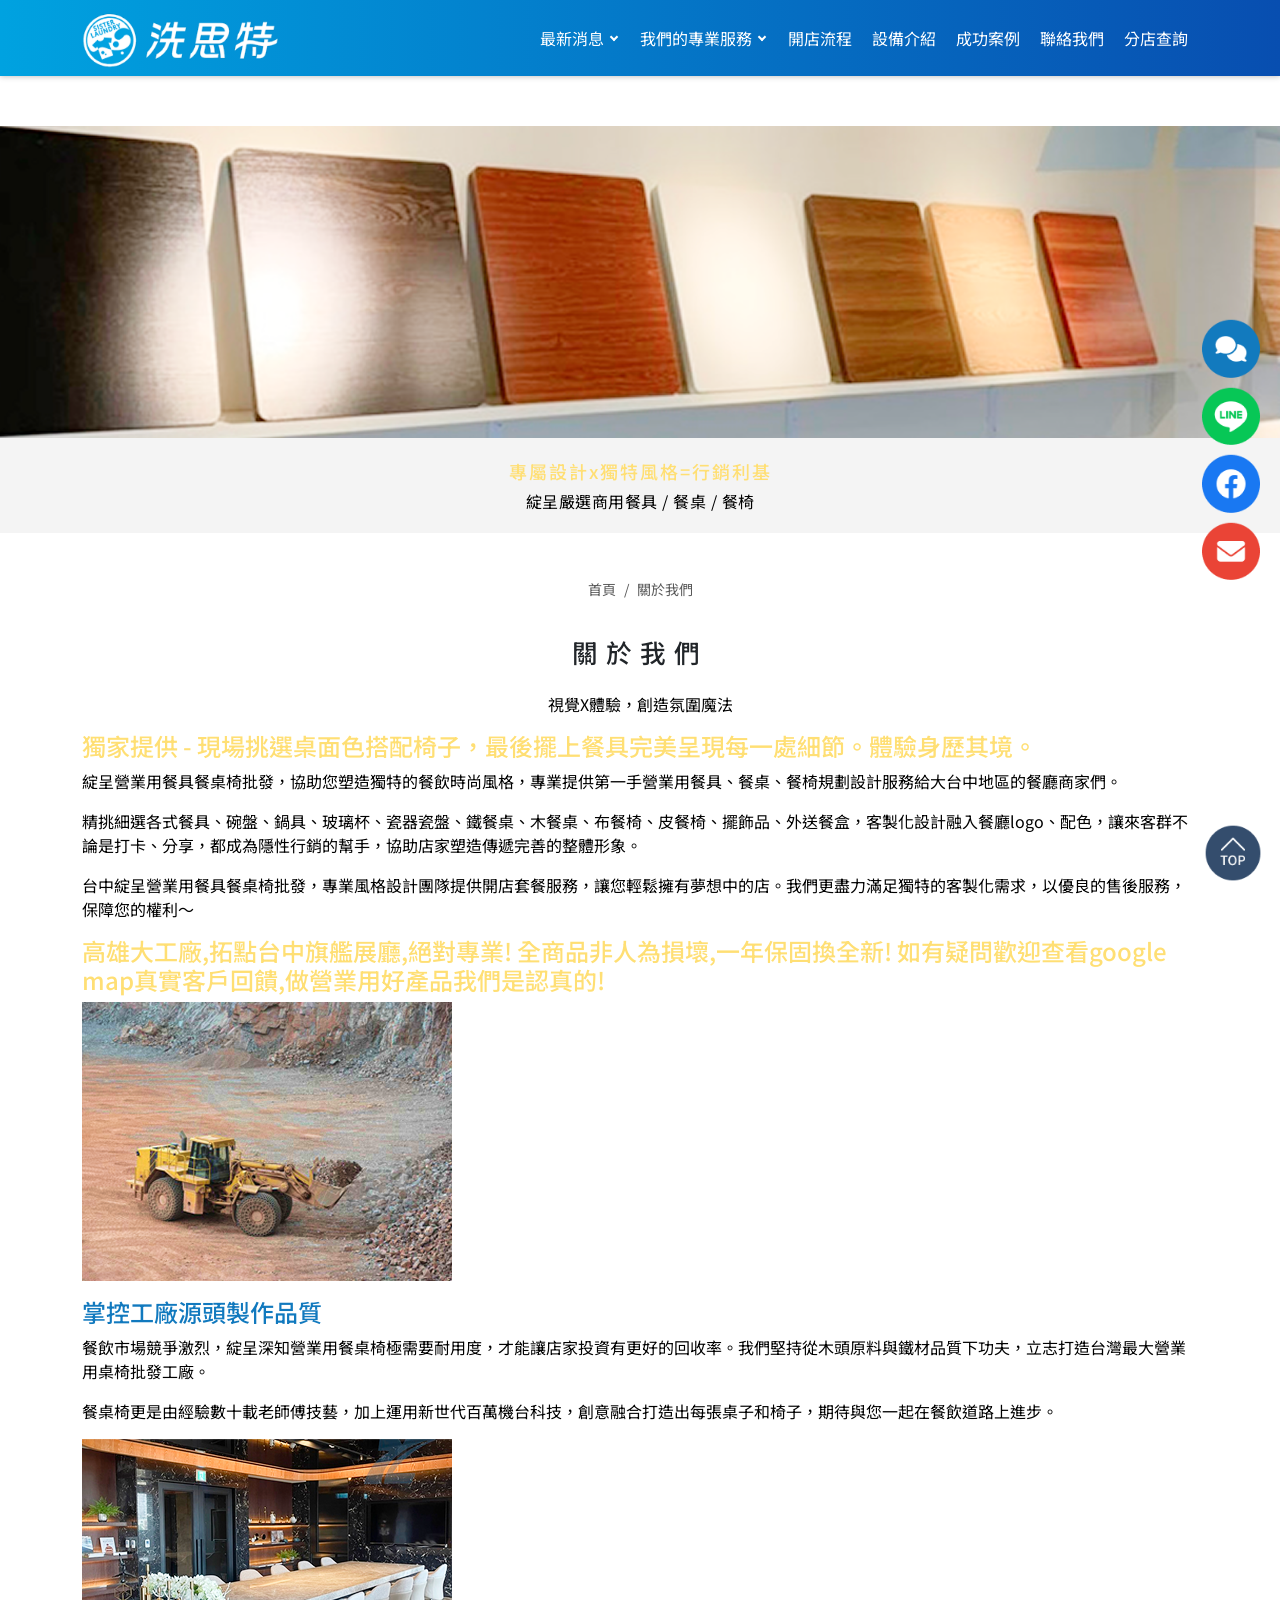
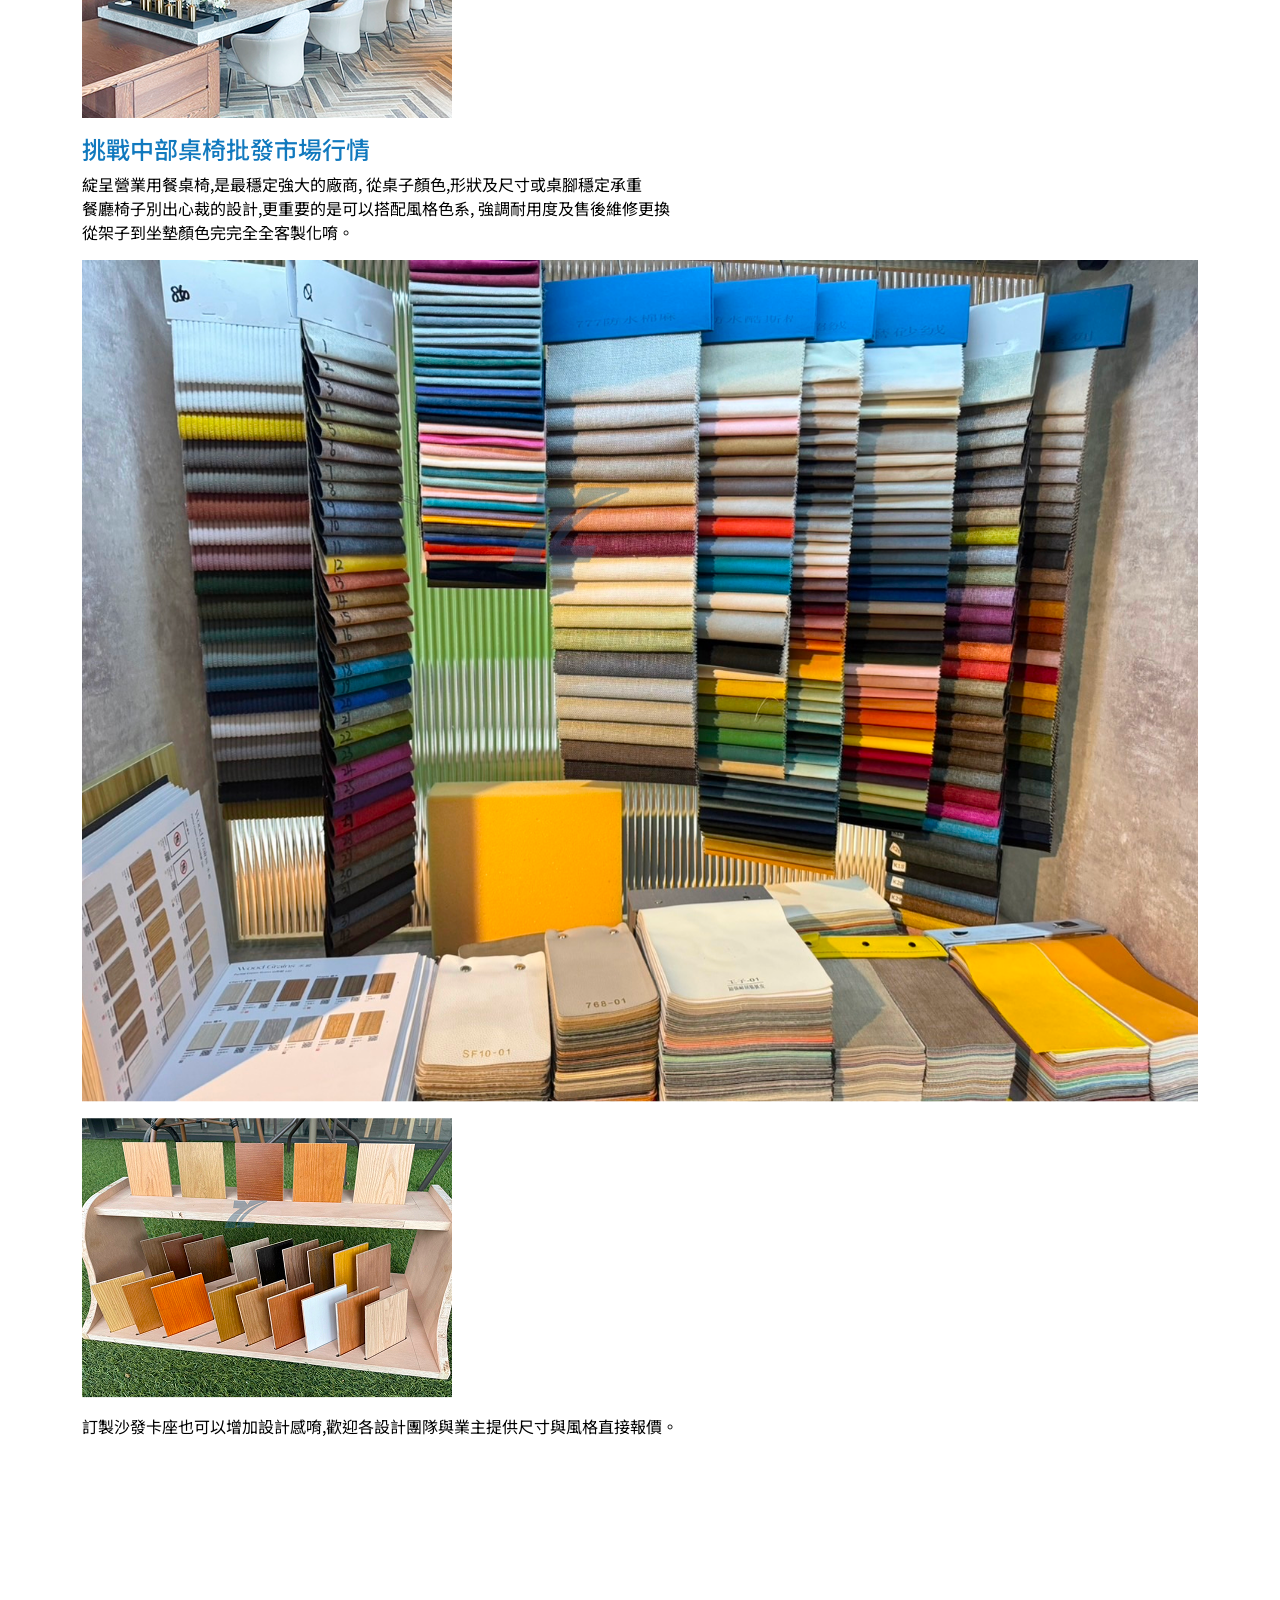
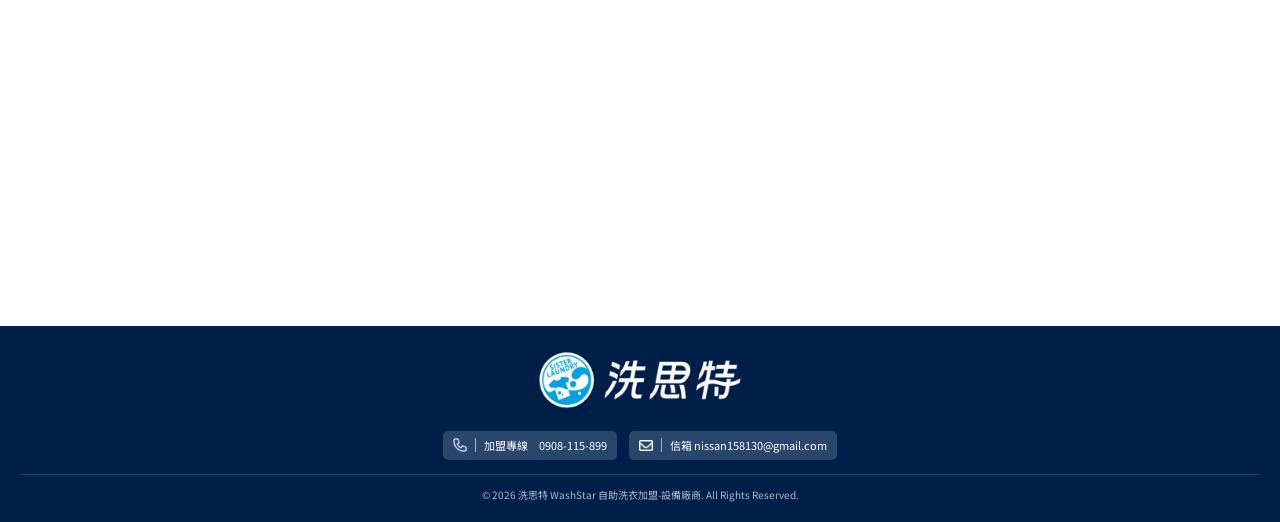
==== about_1.html @ 8f347666 "全站頭尾、回頂端、浮動按鈕" ====
<!DOCTYPE html>
<html lang="zh-TW">

<head>
  <meta charset="UTF-8" />
  <meta name="viewport" content="width=device-width, initial-scale=1.0" />
  <title>洗脫烘自助洗衣加盟 - 洗思特自助洗衣加盟</title>
  <meta name="description" content="洗脫烘一機到位，效率爆表！若您有意購買洗衣烘衣相關機器設備，或是加盟洗思特自助洗衣加盟連鎖體系，歡迎來電加盟，輕鬆小額開店。">
  <link rel="stylesheet" href="./style/bootstrap.min.css" />
  <link rel="stylesheet" href="./style/font-awesome.min.css" />
  <link rel="stylesheet" href="./style/magnific-popup.css" />
  <link rel="stylesheet" href="./style/swiper-bundle.css" />
  <!-- <link rel="stylesheet" href="./style/simplemenu.min.css"> -->
  <link rel="stylesheet" href="./style/animate.min.css" />
  <link rel="stylesheet" href="./style/style.css?v=0428" />
  <link rel="shortcut icon" href="./images/ico.ico" type="image/x-icon">
</head>

<body>
  <header class="header">
    <div class="container">
      <nav class="navbar navbar-expand-lg navbar-light">
        <div class="d-flex justify-content-between w-100">
          <a href="./" class="logo me-3">
            <img src="./images/logo.png" alt="" />
          </a>
          <button class="navbar-toggler" type="button" data-bs-toggle="collapse" data-bs-target="#navbarTogglerDemo01"
            aria-controls="navbarTogglerDemo01" aria-expanded="false" aria-label="Toggle navigation">
            <img src="./images/m_1.png" alt="" />
            <img src="./images/m_2.png" alt="" />
          </button>
        </div>

        <div class="navbar-collapse collapse" id="navbarTogglerDemo01" style="">
          <ul class="navbar-nav">
            <!-- 多層 -->
            <li class="nav-item dropdown">
              <!-- 下拉選單按鈕記得要加 .dropdown-toggle -->
              <a class="nav-link dropdown-toggle" href="./index.html#tab1" id="dropdown-menu-1" role="button"
                aria-expanded="false">
                最新消息</a><i class="gg-arrow-right ms-1"></i>
              <!-- 第一層需要加 .nested-dropdown-menu -->
              <ul class="dropdown-menu nested-dropdown-menu" aria-labelledby="dropdown-menu-1">
                <li class="nav-item dropdown">
                  <a class="dropdown-item dropdown-toggle" href="./index.html#tab1" id="dropdown-submenu-1"
                    role="button" aria-expanded="false">
                    最新活動</a></i>
                </li>
                <li class="nav-item dropdown">
                  <a class="dropdown-item dropdown-toggle" href="./index.html#tab2" id="dropdown-submenu-1"
                    role="button" aria-expanded="false">
                    經營撇步</a></i>
                </li>
                <li class="nav-item dropdown">
                  <a class="dropdown-item dropdown-toggle" href="./index.html#tab3" id="dropdown-submenu-1"
                    role="button" aria-expanded="false">
                    企業動態</a></i>
                </li>
                <li class="nav-item dropdown">
                  <a class="dropdown-item dropdown-toggle" href="./index.html#tab4" id="dropdown-submenu-1"
                    role="button" aria-expanded="false">
                    媒體報導</a></i>
                </li>
              </ul>
            </li>
            <!-- 多層 -->
            <li class="nav-item dropdown">
              <!-- 下拉選單按鈕記得要加 .dropdown-toggle -->
              <a class="nav-link dropdown-toggle" href="./about_1.html" id="dropdown-menu-1" role="button"
                aria-expanded="false">
                我們的專業服務</a><i class="gg-arrow-right ms-1"></i>
              <!-- 第一層需要加 .nested-dropdown-menu -->
              <ul class="dropdown-menu nested-dropdown-menu" aria-labelledby="dropdown-menu-1">
                <li class="nav-item dropdown">
                  <a class="dropdown-item dropdown-toggle" href="./about_1.html" id="dropdown-submenu-1" role="button"
                    aria-expanded="false">
                    關於我們</a></i>
                </li>
                <li class="nav-item dropdown">
                  <a class="dropdown-item dropdown-toggle" href="./about_2.html" id="dropdown-submenu-1" role="button"
                    aria-expanded="false">
                    SiSter</a></i>
                </li>
                <li class="nav-item dropdown">
                  <a class="dropdown-item dropdown-toggle" href="./about_3.html" id="dropdown-submenu-1" role="button"
                    aria-expanded="false">
                    SiSter店長系統</a></i>
                </li>
              </ul>
            </li>
            <!-- 單層 -->
            <li>
              <a class="nav-link" href="./flow.html">開店流程</a>
            </li>
            <!-- 單層 -->
            <li>
              <a class="nav-link" href="./equipmen_list.html">設備介紹</a>
            </li>
            <!-- 單層 -->
            <li>
              <a class="nav-link" href="./case_list.html">成功案例</a>
            </li>
            <!-- 單層 -->
            <li>
              <a class="nav-link" href="ㄥcontact.html">聯絡我們</a>
            </li>
            <!-- 單層 -->
            <li>
              <a class="nav-link" href="./branch.html">分店查詢</a>
            </li>
          </ul>
        </div>
      </nav>
    </div>
  </header>

  <main class="main">
    <!-- banner -->
    <div class="banner mb-5">
      <img src="./WAS_file/banner_4.png" alt="" />
      <div class="area_text">
        <p class="color_sec mb-1">專屬設計x獨特風格=行銷利基</p>
        <p class="mb-0">綻呈嚴選商用餐具 / 餐桌 / 餐椅</p>
      </div>
    </div>

    <div class="container">
      <div class="row">
        <div class="col-12">
          <!-- 麵包屑 -->
          <div class="text-center">
            <ul class="box_link wow fadeInUp" data-wow-duration="2s">
              <li>
                <a href="./index.html">首頁</a>
              </li>
              /
              <li>關於我們</li>
            </ul>
          </div>

          <!-- 主內容區 -->
          <h1 class="page_tit mb-4 wow fadeInUp" data-wow-duration="2s">
            關於我們
          </h1>
          <p class="text-center wow fadeInUp" data-wow-duration="2s">視覺X體驗，創造氛圍魔法</p>
          <div class="box_edit row wow fadeInUp" data-wow-duration="2s">
            <h4 class="color_sec">獨家提供 - 現場挑選桌面色搭配椅子，最後擺上餐具完美呈現每一處細節。體驗身歷其境。</h4>
            <p>綻呈營業用餐具餐桌椅批發，協助您塑造獨特的餐飲時尚風格，專業提供第一手營業用餐具、餐桌、餐椅規劃設計服務給大台中地區的餐廳商家們。</p>
            <p>
              精挑細選各式餐具、碗盤、鍋具、玻璃杯、瓷器瓷盤、鐵餐桌、木餐桌、布餐椅、皮餐椅、擺飾品、外送餐盒，客製化設計融入餐廳logo、配色，讓來客群不論是打卡、分享，都成為隱性行銷的幫手，協助店家塑造傳遞完善的整體形象。
            </p>
            <p>台中綻呈營業用餐具餐桌椅批發，專業風格設計團隊提供開店套餐服務，讓您輕鬆擁有夢想中的店。我們更盡力滿足獨特的客製化需求，以優良的售後服務，保障您的權利～</p>

            <h4 class="color_sec">高雄大工廠,拓點台中旗艦展廳,絕對專業!
              全商品非人為損壞,一年保固換全新!
              如有疑問歡迎查看google map真實客戶回饋,做營業用好產品我們是認真的!</h4>


            <div class="col-12 mb-3">
              <img src="./WAS_file/a_1.png" alt="">
            </div>
            <h4>掌控工廠源頭製作品質</h4>
            <p>餐飲市場競爭激烈，綻呈深知營業用餐桌椅極需要耐用度，才能讓店家投資有更好的回收率。我們堅持從木頭原料與鐵材品質下功夫，立志打造台灣最大營業用桌椅批發工廠。
            </p>
            <p>餐桌椅更是由經驗數十載老師傅技藝，加上運用新世代百萬機台科技，創意融合打造出每張桌子和椅子，期待與您一起在餐飲道路上進步。</p>


            <div class="col-12 mb-3">
              <img src="./WAS_file/a_2.png" alt="">
            </div>


            <h4>挑戰中部桌椅批發市場行情</h4>
            <p>綻呈營業用餐桌椅,是最穩定強大的廠商,
              從桌子顏色,形狀及尺寸或桌腳穩定承重<br>

              餐廳椅子別出心裁的設計,更重要的是可以搭配風格色系,
              強調耐用度及售後維修更換<br>
              從架子到坐墊顏色完完全全客製化唷。
            </p>
            <div class="col-12 mb-3">
              <img src="./WAS_file/a_3.png" alt="">
            </div>

            <div class="col-12 mb-3">
              <img src="./WAS_file/a_4.png" alt="">
            </div>
            <p>訂製沙發卡座也可以增加設計感唷,歡迎各設計團隊與業主提供尺寸與風格直接報價。</p>

            <div class="col-12 mb-3">
              <iframe
                src="https://www.google.com/maps/embed?pb=!1m18!1m12!1m3!1d3640.9470614950624!2d120.6281374!3d24.138497199999996!2m3!1f0!2f0!3f0!3m2!1i1024!2i768!4f13.1!3m3!1m2!1s0x34693dd17394d109%3A0x119054692268a942!2zNDA45Y-w5Lit5biC5Y2X5bGv5Y2A55uK6LGQ6Lev5LiJ5q61Mzk36Jmf!5e0!3m2!1szh-CN!2stw!4v1744816368439!5m2!1szh-CN!2stw"
                width="100%" height="400px" style="border:0;" allowfullscreen="" loading="lazy"
                referrerpolicy="no-referrer-when-downgrade"></iframe>
            </div>





          </div>
        </div>
      </div>
    </div>
  </main>



    <div class="social-fixed-menu">
    <a href="tel:0908115899" target="_blank" class="social-btn">
      <img src="./images/btn_message.png" alt="">
    </a>
    <a href="https://line.me/ti/p/OtHSgi9biU" target="_blank" class="social-btn ">
      <img src="./images/btn_LINE.png" alt="">
    </a>
    <a href="https://www.facebook.com/622469711491925/" target="_blank" class="social-btn">
      <img src="./images/btn_facebook.png" alt="">
    </a>
    <a href="mailto:nissan158130@gmail.com" target="_blank" class="social-btn instagram">
      <img src="./images/btn_email.png" alt="">
    </a>
  </div>

  <a class="back-top" href="#" onclick="window.scrollTo({top:0,behavior:'smooth'});return false;">
    <img src="./images/btn_top.png" alt="回到最上方">
  </a>

  <footer class="site-footer">
    <div class="footer-brand"><img src="./images/logo.png" alt=""></div>
    <div class="footer-contact">
      <span class="item">
        <img src="./images/icon_tel_l.png" alt="">
        <i class="line"></i>
        加盟專線　0908-115-899
      </span>
      <span class="item">
        <img src="./images/icon_email.png" alt="">
        <i class="line"></i>
        信箱 nissan158130@gmail.com
      </span>
    </div>
    <div class="copyright">© 2026 洗思特 WashStar 自助洗衣加盟-設備廠商. All Rights Reserved.</div>
  </footer>

  <script src="./script/jquery.min.js"></script>
  <script src="./script/bootstrap.bundle.min.js"></script>
  <!-- <script src="./script/simplemenu.js"></script> -->
  <script src="./script/jquery.magnific-popup.js"></script>
  <script src="./script/swiper-bundle.min.js"></script>
  <script src="./script/font-awesome.min.js"></script>
  <script src="./script/wow.min.js"></script>
  <script src="./script/main.js?0427"></script>
</body>

</html>
---- style/simplemenu.min.css ----
/*!
 * Simplemenu
 * @description Tasty CSS-animated hamburgers
 * @author cookieseventeen@gmail.com
 * @link https://github.com/cookieseventeen/simplemenu.git
 */.simple_menu{list-style:none;margin:0;padding:0}.simple_menu .nobtn>a>.openmenu{opacity:0;display:none}.simple_menu .nodirectorylink>a>.openmenu{position:absolute;left:0;right:0;top:0;bottom:0;width:auto;height:auto;display:block}.simple_menu ul,.simple_menu li{list-style:none;margin:0;padding:0}.simple_menu ul{display:none}.simple_menu a{color:#000;display:block;position:relative}.simple_menu a:hover{color:#59b3e9;text-decoration:none}.simple_menu a .openmenu{display:block;width:50px;height:56px;max-height:100%;position:absolute;right:0;top:0;z-index:2}.simple_menu a .openmenu .simplemenu-normal-icon{position:absolute;width:50px;height:100%;right:0;-webkit-transition:all 0.8s ease;transition:all 0.8s ease}.simple_menu a .openmenu .simplemenu-normal-icon span:nth-child(1),.simple_menu a .openmenu .simplemenu-normal-icon span:nth-child(2){content:'';display:block;position:absolute;background:#666;left:50%;top:50%;-webkit-transform:translate(-50%, -50%);transform:translate(-50%, -50%)}.simple_menu a .openmenu .simplemenu-normal-icon span:nth-child(1){width:20px;height:1px}.simple_menu a .openmenu .simplemenu-normal-icon span:nth-child(2){width:1px;height:20px}.simple_menu li.active>a .openmenu .simplemenu-normal-icon{-webkit-transform:rotate(135deg);transform:rotate(135deg)}.simple_menu>li{border-top:1px solid #ddd}.simple_menu>li>a{font-size:20px;padding:13px 24px}.simple_menu>li>ul{border-top:1px solid #ddd}.simple_menu>li>ul>li>a{font-size:18px;padding:8px 56px}.simple_menu>li>ul>li>a:before{content:'';display:block;width:2px;height:2px;background:#000;position:absolute;left:45px;top:20px}.simple_menu>li>ul>li>a span{height:43px}.simple_menu>li>ul>li>ul>li>a{font-size:16px;padding:5px 70px;color:#a2a2a2}.disablethis *{cursor:no-drop}
---- style/style.css ----
@charset "UTF-8";
@import url("https://fonts.googleapis.com/css2?family=Lugrasimo&family=Noto+Sans+TC:wght@100..900&display=swap");
body,
html {
  font-family: "Noto Sans TC", sans-serif;
  font-weight: 400;
  font-style: normal;
  max-width: 1920px;
  margin: auto;
}

img {
  max-width: 100%;
  width: auto;
}

p {
  color: #000;
}

a {
  text-decoration: unset;
}

.main {
  margin-top: 75px;
  padding-top: clamp(16px, 4vw, 60px);
}

.social-fixed-menu {
  position: fixed;
  right: 20px;
  transform: translateY(-50%);
  top: 50%;
  display: flex;
  flex-direction: column;
  gap: 10px;
  z-index: 1050;
  /* 高於大多數 bootstrap 元件 */
}

.social-btn {
  width: clamp(36px, 4.5vw, 72px);
  height: clamp(36px, 4.5vw, 72px);
  transition: all 0.3s linear;
}
.social-btn:hover {
  transform: translateY(-4px);
}

.header {
  position: fixed;
  width: 100%;
  top: 0;
  left: 0;
  z-index: 999;
  background-image: linear-gradient(to left, #084EB0, #00A2E0);
  box-shadow: 0 0 6px rgba(0, 0, 0, 0.3);
}
.header .logo img {
  max-height: 60px;
}
.navbar-toggler {
  border: none;
}
.navbar-toggler img:first-child {
  display: block;
}
.navbar-toggler img:last-child {
  display: none;
}
.navbar-toggler[aria-expanded=false] img:first-child {
  display: block;
}
.navbar-toggler[aria-expanded=false] img:last-child {
  display: none;
}
.navbar-toggler[aria-expanded=true] img:first-child {
  display: none;
}
.navbar-toggler[aria-expanded=true] img:last-child {
  display: block;
}
.navbar-toggler:focus {
  box-shadow: none;
}

.dropdown-submenu {
  margin-left: 12px;
  margin-top: 5px;
  position: static;
}

.nested-dropdown-menu li {
  position: relative;
}
@media (min-width: 992px) {
  .nested-dropdown-menu li + li {
    border-top: 1px dashed #c3d0dc;
  }
}

@media (min-width: 992px) {
  .dropdown-menu > li:hover > .dropdown-submenu {
    display: block;
  }
  .dropdown-submenu {
    position: absolute;
  }
  .dropdown-submenu,
  .dropdown-submenu[data-bs-popper] {
    left: 100%;
    margin-left: 0;
    margin-top: 0;
    top: -7px;
  }
  .dropdown-submenu.show {
    display: none;
  }
}
#navbarTogglerDemo01 {
  margin-top: 4px;
  margin-bottom: 4px;
  flex-shrink: 0;
}
#navbarTogglerDemo01 .dropdown-menu {
  border: none;
  display: none;
}
@media (min-width: 992px) {
  #navbarTogglerDemo01 .dropdown-menu {
    background-color: #fff;
    transform: translateX(-50%);
    left: 50%;
    border-radius: 24px;
  }
}
#navbarTogglerDemo01 .dropdown-menu::before {
  content: "";
  display: block;
  position: absolute;
  width: calc(100% + 4px);
  height: 100px;
  left: -4px;
}
#navbarTogglerDemo01 .dropdown-menu.show {
  display: block;
}
#navbarTogglerDemo01 .dropdown-toggle {
  display: flex;
  align-items: center;
  justify-content: flex-start;
  padding: 12px 20px;
  color: #000;
}
#navbarTogglerDemo01 .dropdown-toggle::after {
  display: none;
}
#navbarTogglerDemo01 .nav-item {
  position: relative;
}
#navbarTogglerDemo01 .nav-item .dropdown-item::before {
  content: "";
  width: 6px;
  height: 6px;
  border-radius: 50%;
  background-color: #1179BE;
  margin-right: 12px;
  opacity: 0;
}
#navbarTogglerDemo01 .nav-item .dropdown-item:hover::before {
  opacity: 1;
}
#navbarTogglerDemo01 .nav-item .gg-arrow-right {
  position: absolute;
  right: 18px;
  top: 12px;
  transform: rotate(90deg);
}
@media (min-width: 992px) {
  #navbarTogglerDemo01 .nav-item .gg-arrow-right {
    transform: scale(0.7);
    width: 16px;
    right: 10px;
    top: 8px;
    transform: rotate(0deg);
  }
}
@media (max-width: 991px) {
  #navbarTogglerDemo01 .navbar-nav {
    overflow-y: auto;
    max-height: 80vh;
    background-color: #fff;
    border-radius: clamp(10px, 1.75vw, 32px);
    padding: 10px;
  }
}
#navbarTogglerDemo01 .navbar-nav > .nav-item {
  margin: 2px 0;
}
#navbarTogglerDemo01 .navbar-nav > .nav-item > .nav-link {
  color: #000;
}
@media (min-width: 992px) {
  #navbarTogglerDemo01 .navbar-nav > .nav-item > .nav-link {
    background-color: transparent;
  }
}
#navbarTogglerDemo01 .navbar-nav > .nav-item > .nav-link.show {
  background-color: #f3f0ef;
}
@media (min-width: 992px) {
  #navbarTogglerDemo01 .navbar-nav > .nav-item > .nav-link.show {
    background-color: transparent;
  }
}
@media (max-width: 991px) {
  #navbarTogglerDemo01 .navbar-nav > .nav-item > .nav-link + .gg-arrow-right {
    display: none;
  }
}
@media (min-width: 992px) {
  #navbarTogglerDemo01 .navbar-nav > .nav-item > .dropdown-menu {
    padding: 12px;
  }
}
@media (min-width: 992px) {
  #navbarTogglerDemo01 .navbar-nav > .nav-item > .dropdown-menu > .nav-item:hover {
    background-color: #E6F6FD;
    border-radius: 14px;
  }
}
@media (min-width: 992px) {
  #navbarTogglerDemo01 .navbar-nav > .nav-item > .dropdown-menu > .nav-item:hover .dropdown-item {
    color: #1179BE;
  }
}
#navbarTogglerDemo01 .navbar-nav > .nav-item > .dropdown-menu > .nav-item + .nav-item {
  border-top: #ecf0f3 1px solid;
}
@media (min-width: 992px) {
  #navbarTogglerDemo01 .navbar-nav > .nav-item > .dropdown-menu > .nav-item + .nav-item {
    border-top: none;
  }
}
#navbarTogglerDemo01 .navbar-nav > .nav-item .nav-link {
  padding: 12px 20px;
  color: #fff;
  border-radius: 99px;
  color: #000;
}
@media (min-width: 992px) {
  #navbarTogglerDemo01 .navbar-nav > .nav-item .nav-link {
    padding: 6px 26px 6px 10px;
    color: #fff;
  }
}
#navbarTogglerDemo01 .navbar-nav > li {
  flex-shrink: 0;
}
#navbarTogglerDemo01 .navbar-nav > li > .nav-link {
  padding: 12px 20px;
  color: #fff;
  border-radius: 99px;
  color: #000;
}
@media (min-width: 992px) {
  #navbarTogglerDemo01 .navbar-nav > li > .nav-link {
    background-color: transparent;
    padding: 6px 10px;
    color: #fff;
  }
}
#navbarTogglerDemo01 .navbar-nav > li + li {
  margin: 2px 0;
}
#navbarTogglerDemo01 .dropdown-item:focus,
#navbarTogglerDemo01 .dropdown-item:hover {
  background-color: transparent;
}
#navbarTogglerDemo01 .dropdown-submenu.show {
  border-top: #ecf0f3 1px solid;
}
#navbarTogglerDemo01 .dropdown-submenu .dropdown-item {
  padding: 6px 20px;
  color: #595959;
}
@media (min-width: 992px) {
  #navbarTogglerDemo01 .dropdown-submenu .dropdown-item {
    padding: 12px 20px;
  }
}

@media (min-width: 992px) {
  #navbarTogglerDemo01 .dropdown-toggle.show + .dropdown-menu {
    display: block;
  }
}
.dropdown-menu {
  display: none;
}

.dropdown-menu.show {
  display: block;
}

@media (max-width: 991px) {
  .d-mobile-block {
    display: block !important;
  }
}

@media (max-width: 991px) {
  #navbarTogglerDemo01 > .navbar-nav > .nav-item > .nested-dropdown-menu {
    display: block !important;
    padding-left: 16px;
  }
}

.navbar-light .navbar-toggler {
  filter: brightness(0) invert(1);
}

@media (max-width: 991px) {
  #navbarTogglerDemo01 > .navbar-nav > .nav-item > .nested-dropdown-menu {
    padding-top: 0 !important;
  }
}

@media (max-width: 991px) {
  #navbarTogglerDemo01 .navbar-nav > .nav-item .nav-link {
    border-radius: 0;
    padding-left: 0;
    padding-right: 0;
  }
}

@media (max-width: 991px) {
  #navbarTogglerDemo01 .navbar-nav > li .nav-link {
    border-bottom: 1px solid #ecf0f3;
    border-radius: 0;
  }
}

@media (max-width: 991px) {
  #navbarTogglerDemo01 .navbar-nav > .nav-item {
    padding: 0 10px;
  }
}

@media (max-width: 991px) {
  #navbarTogglerDemo01 .navbar-nav > li + li {
    padding: 0 10px;
  }
}

@media (max-width: 991px) {
  #navbarTogglerDemo01 .navbar-nav > li a {
    padding-left: 0 !important;
    padding-right: 0 !important;
  }
}

.site-footer {
  background: #001F48;
  color: #fff;
  text-align: center;
  padding: clamp(10px, 2vw, 20px);
}

.footer-brand {
  margin-bottom: clamp(12px, 1.75vw, 24px);
}
.footer-brand img {
  width: clamp(140px, 16vw, 240px);
}

.footer-contact {
  display: flex;
  justify-content: center;
  gap: 12px;
  flex-wrap: wrap;
  margin-bottom: 14px;
}
.footer-contact .item {
  display: flex;
  align-items: center;
  gap: 8px;
}
@media (max-width: 480px) {
  .footer-contact .item {
    width: 100%;
  }
}
.footer-contact .item img {
  width: 14px;
}
.footer-contact .line {
  display: inline-block;
  width: 1px;
  height: 14px;
  background-color: rgba(255, 255, 255, 0.6);
}

.footer-contact span {
  background: #29466c;
  border-radius: 5px;
  padding: 6px 10px;
  font-size: 11px;
}

.copyright {
  border-top: 1px solid #254365;
  margin: 0 auto;
  padding-top: 12px;
  color: #aabbd0;
  font-size: 10px;
}

.back-top {
  position: fixed;
  right: 18px;
  bottom: 18px;
  width: clamp(36px, 4.5vw, 72px);
  height: clamp(36px, 4.5vw, 72px);
  z-index: 8;
  transition: all 0.3s linear;
}
.back-top:hover {
  transform: translateY(-4px);
}

.banner img {
  width: 100%;
  height: 100%;
  -o-object-fit: cover;
     object-fit: cover;
  border-radius: 0;
}
@media (min-width: 992px) {
  .banner img {
    max-height: 26vw;
  }
}

.tit_unit {
  color: #FFDF74;
  font-size: clamp(18px, 2vw, 24px);
}
.tit_unit .tit_en {
  margin-left: 6px;
  color: #FFDF74;
}

.tit_en {
  font-family: "Lugrasimo", cursive;
  font-weight: 400;
  font-style: normal;
  font-size: 22px;
}

.color_sec {
  color: #FFDF74 !important;
}
.color_sec * {
  color: #FFDF74 !important;
}

.btn_more {
  width: 114px;
  border: 1px solid #1179BE;
  color: #1179BE;
  background-color: #fff;
  border-radius: 99px;
  display: flex;
  align-items: center;
  justify-content: center;
  text-decoration: none;
  font-weight: 500;
  padding: 4px;
  transition: all 0.3s;
}
.btn_more:hover {
  background-color: #1179BE;
  color: #fff;
}
.btn_more:hover i {
  color: #fff;
}
.btn_more i {
  color: #1179BE;
}
.btn_more.grey {
  width: auto;
  padding: 12px;
  color: #595959;
  background-color: transparent;
  border: 1px solid #595959;
}
.btn_more.grey i {
  color: #595959;
}
.btn_more.grey:hover {
  background-color: #595959;
  color: #fff;
}
.btn_more.grey:hover i {
  color: #fff;
}

.box_link {
  color: #595959;
  display: flex;
  justify-content: center;
  gap: 4px 8px;
  list-style: none;
  font-size: 14px;
  margin-bottom: clamp(24px, 3vw, 40px);
  flex-wrap: wrap;
  line-height: 1.25;
  padding-left: 0;
}
.box_link * {
  color: #595959;
  font-size: 14px;
  line-height: 1.25;
}

.page_tit {
  font-size: clamp(22px, 2vw, 28px);
  letter-spacing: 8px;
  text-align: center;
}
.page_tit.short {
  letter-spacing: 0;
  text-align: left;
}
.page_tit + p {
  font-size: clamp(16px, 1.25vw, 20px);
}

.hr {
  color: #bbb;
  margin-top: clamp(20px, 3vw, 40px);
  margin-bottom: clamp(20px, 3vw, 40px);
}

.page_unit_tit {
  text-align: center;
  font-size: clamp(14px, 1.5vw, 16px);
  color: #000;
}

.banner .area_text {
  background-color: #F4F4F4;
  text-align: center;
  padding-top: 20px;
  padding-bottom: 20px;
}
.banner .area_text p {
  letter-spacing: 0.5px;
}
.banner .area_text p:first-child {
  font-size: 18px;
  letter-spacing: 2px;
  font-weight: 500;
}

.gg-arrow-right {
  box-sizing: border-box;
  position: relative;
  display: block;
  transform: scale(var(--ggs, 1));
  width: 22px;
  height: 22px;
}

.gg-arrow-right::after {
  content: "";
  display: block;
  box-sizing: border-box;
  position: absolute;
  right: 3px;
  color: #fff;
}

.gg-arrow-right::after {
  width: 6px;
  height: 6px;
  border-top: 2px solid;
  border-right: 2px solid;
  transform: rotate(135deg);
  bottom: 10px;
}

.gg-arrow-left {
  box-sizing: border-box;
  position: relative;
  display: block;
  transform: scale(var(--ggs, 1));
  width: 22px;
  height: 22px;
}

.gg-arrow-left::after,
.gg-arrow-left::before {
  content: "";
  display: block;
  box-sizing: border-box;
  position: absolute;
  left: 3px;
}

.gg-arrow-left::after {
  width: 8px;
  height: 8px;
  border-bottom: 2px solid;
  border-left: 2px solid;
  transform: rotate(45deg);
  bottom: 7px;
}

.gg-arrow-down {
  box-sizing: border-box;
  position: relative;
  display: block;
  transform: scale(var(--ggs, 1));
  width: 22px;
  height: 22px;
}

.gg-arrow-down::after,
.gg-arrow-down::before {
  content: "";
  display: block;
  box-sizing: border-box;
  position: absolute;
  bottom: 4px;
}

.gg-arrow-down::after {
  width: 8px;
  height: 8px;
  border-bottom: 2px solid;
  border-left: 2px solid;
  transform: rotate(-45deg);
  left: 7px;
}

.gg-arrow-down::before {
  width: 2px;
  height: 16px;
  left: 10px;
  background: currentColor;
}

.gg-arrow-up {
  box-sizing: border-box;
  position: relative;
  display: block;
  transform: scale(var(--ggs, 1));
  width: 22px;
  height: 22px;
}

.gg-arrow-up::after,
.gg-arrow-up::before {
  content: "";
  display: block;
  box-sizing: border-box;
  position: absolute;
  top: 4px;
}

.gg-arrow-up::after {
  width: 8px;
  height: 8px;
  border-top: 2px solid;
  border-left: 2px solid;
  transform: rotate(45deg);
  left: 7px;
}

.gg-arrow-up::before {
  width: 2px;
  height: 16px;
  left: 10px;
  background: currentColor;
}

.box_edit h1,
.box_edit h2,
.box_edit h3,
.box_edit h4,
.box_edit h5,
.box_edit h6 {
  color: #1179BE;
}
.box_edit ol {
  padding-left: 32px;
}
.box_edit ol ul {
  padding-left: 20px;
  list-style: disc;
}
.box_edit li b {
  color: #1179BE;
}
.box_edit img {
  height: auto !important;
}

.bannerSwiper {
  width: 100%;
  height: 100%;
  margin-bottom: clamp(16px, 4vw, 60px);
  border-radius: clamp(16px, 2vw, 36px);
  border: 1px solid #E2E2E2;
}
.bannerSwiper .swiper-slide {
  text-align: center;
  font-size: 18px;
  background: #fff;
  display: flex;
  justify-content: center;
  align-items: center;
}
.bannerSwiper .swiper-slide img {
  display: block;
  width: 100%;
  height: 100%;
  -o-object-fit: cover;
     object-fit: cover;
}
.bannerSwiper .swiper-pagination-bullet {
  width: 10px;
  height: 10px;
  background-color: #fff;
  opacity: 0.6;
  box-shadow: 0 0 4px rgba(0, 0, 0, 0.5);
}
.bannerSwiper .swiper-pagination-bullet-active {
  opacity: 1;
}

.swiper-horizontal > .swiper-pagination-bullets,
.swiper-pagination-bullets.swiper-pagination-horizontal {
  bottom: 16px;
}

.swiper-button-next {
  background-image: url("../images/btn_next.png");
  background-size: 100% 100%;
  width: clamp(30px, 4vw, 72px);
  height: clamp(30px, 4vw, 72px);
  right: 18px;
}
.swiper-button-next::after {
  display: none;
}

.swiper-button-prev {
  background-image: url("../images/btn_prev.png");
  background-size: 100% 100%;
  width: clamp(30px, 4vw, 72px);
  height: clamp(30px, 4vw, 72px);
  left: 18px;
}
.swiper-button-prev::after {
  display: none;
}

.swiper .swiper-pagination-bullet {
  opacity: 1;
  box-shadow: none;
  border: 1px solid #9E9E9E;
  width: 12px;
  height: 12px;
}
.swiper .swiper-pagination-bullet.swiper-pagination-bullet-active {
  background-color: #9E9E9E;
  width: 42px;
  height: 12px;
  border-radius: 20px;
}

.arr_box {
  display: flex;
  gap: 6px;
}
.arr_box .arrow-right,
.arr_box .arrow-left {
  width: 36px;
  height: 36px;
  display: flex;
  align-items: center;
  justify-content: center;
  border: 1px solid #bbb;
  transition: all 0.3s;
}
.arr_box .arrow-right i,
.arr_box .arrow-left i {
  color: #bbb;
  margin: 0 !important;
}
.arr_box .arrow-right:hover,
.arr_box .arrow-left:hover {
  filter: brightness(0.5);
}

.list_card {
  display: flex;
  justify-content: space-between;
  flex-wrap: wrap;
  margin-bottom: clamp(24px, 4vw, 80px);
}
@media (min-width: 992px) {
  .list_card {
    gap: 8px;
  }
}
.list_card .card {
  width: 100%;
  border: none;
  border-radius: 10px;
  margin-top: 12px;
}
@media (min-width: 992px) {
  .list_card .card {
    width: calc(50% - 8px);
  }
}
.list_card .card img {
  margin: 0;
}
.list_card .card:nth-child(1n) {
  background-color: #dde6e4;
}
.list_card .card:nth-child(2n) {
  background-color: #e5ded5;
}
.list_card .card:nth-child(3n) {
  background-color: #cbd5dd;
}
.list_card .card:nth-child(4n) {
  background-color: #d6cdcb;
}
.list_card .card .text {
  position: absolute;
  padding: 16px;
  transform: translateY(-50%);
  top: 50%;
  left: 0;
  width: 45%;
}
.list_card .card .btn_more {
  padding: 0 4px 1px 4px;
  width: 90px;
  opacity: 0.9;
  font-size: 15px;
}
.list_card .card .tw {
  margin-bottom: 4px;
  font-size: 20px;
}
.list_card .card .en {
  font-size: 16px;
  opacity: 0.9;
}
.list_card .card .btn_more {
  font-size: 16px;
}
.list_card.list_card_v2 .card {
  position: relative;
  overflow: hidden;
}
.list_card.list_card_v2 .card::after {
  content: "";
  display: block;
  position: absolute;
  width: 100%;
  height: 120%;
  opacity: 0.8;
  transform: translate(-50%, -50%);
  left: 50%;
  top: 50%;
  transition: all 0.5s;
}
.list_card.list_card_v2 .card:nth-child(1n)::after {
  background-color: #dde6e4;
}
.list_card.list_card_v2 .card:nth-child(2n)::after {
  background-color: #e5ded5;
}
.list_card.list_card_v2 .card:nth-child(3n)::after {
  background-color: #cbd5dd;
}
.list_card.list_card_v2 .card:nth-child(4n)::after {
  background-color: #d6cdcb;
}
.list_card.list_card_v2 .card img {
  margin: 0;
}
.list_card.list_card_v2 .card .text {
  position: absolute;
  z-index: 1;
  transform: translateY(-50%);
  left: 20px;
  transition: all 0.5s;
}
.list_card.list_card_v2 .card .btn_more {
  pointer-events: none;
}
.list_card.list_card_v2 .card:hover .text {
  opacity: 0;
}
.list_card.list_card_v2 .card:hover::after {
  opacity: 0;
}
.list_card.list_card_v3 .card:hover .text .btn_more {
  background-color: #595959;
  color: #fff;
}
.list_card.list_card_v3 .card:hover .text .btn_more .gg-arrow-right {
  color: #fff;
}
.list_card.list_card_v3 .card .btn_more {
  pointer-events: none;
}

#section-tabs {
  display: flex;
  justify-content: center;
  gap: clamp(12px, 1.35vw, 22px);
  margin: clamp(16px, 3vw, 48px) 0 clamp(16px, 1.5vw, 22px);
  padding: clamp(6px, 0.75vw, 10px);
  border-radius: clamp(10px, 0.85vw, 16px);
  background: linear-gradient(100deg, #1179BE, #00a7df);
}
@media (max-width: 480px) {
  #section-tabs {
    padding: 6px;
    gap: 6px;
  }
}
#section-tabs .nav-item:focus-visible {
  outline: none;
}
#section-tabs .nav-link,
#section-tabs a {
  padding: clamp(6px, 0.75vw, 10px) clamp(12px, 1.35vw, 22px);
  border-radius: clamp(6px, 0.75vw, 10px);
  color: #fff;
  font-size: clamp(16px, 1.25vw, 18px);
  letter-spacing: 1px;
}
@media (max-width: 480px) {
  #section-tabs .nav-link,
  #section-tabs a {
    letter-spacing: 0;
    font-size: 14px;
  }
}
#section-tabs .nav-link.active,
#section-tabs a.active {
  color: #0873c8;
  background: #fff;
  background: linear-gradient(100deg, rgb(255, 255, 255), rgba(255, 255, 255, 0.8));
  border: none;
  font-weight: 700;
}
#section-tabs .nav-link:hover,
#section-tabs a:hover {
  background-color: rgba(255, 255, 255, 0.3);
  border: none;
}

.news-grid {
  display: grid;
  grid-template-columns: repeat(3, minmax(0, 1fr));
  gap: 31px 32px;
}

.news-card {
  overflow: hidden;
  border: 1px solid #dedede;
  border-radius: clamp(10px, 1.5vw, 24px);
  background: #f5f5f5;
  box-shadow: 0 4px 13px rgba(0, 0, 0, 0.06);
  color: #000;
}
.news-card p {
  margin-bottom: 0;
  font-size: 16px;
}
.news-card .tit {
  font-size: clamp(20px, 1.5vw, 24px);
  font-weight: 600;
  margin-bottom: 8px;
  line-height: 1.4;
  white-space: nowrap;
  overflow: hidden;
  text-overflow: ellipsis;
  margin-bottom: clamp(16px, 15vw, 26px);
}

.poster-box {
  height: 263px;
  display: flex;
  align-items: center;
  justify-content: center;
  padding: 12px;
  background: #fff;
}
.poster-box img {
  height: 100%;
  max-width: 100%;
  -o-object-fit: contain;
     object-fit: contain;
}

.card-copy {
  padding: 16px;
}

.pagination-wrap {
  display: flex;
  justify-content: center;
  margin: clamp(20px, 4vw, 60px) 0;
}

.pagination {
  display: flex;
  align-items: center;
  gap: 8px;
  padding: 5px;
  border: 1px solid #e4e4e4;
  border-radius: clamp(10px, 1.35vw, 12px);
  margin-bottom: 0;
}

.page-link {
  border: 0;
  border-radius: 8px !important;
  color: #333;
  font-size: 12px;
  padding: 8px 15px;
  background: transparent;
}
.page-link:hover {
  color: #0754b7;
  background: #f0f0f0;
}
.page-link:focus {
  box-shadow: none;
}

.page-item.active .page-link {
  color: #fff;
  background: #050505;
}
.page-item:first-child .page-link, .page-item:last-child .page-link {
  background: #eee;
}
@media (max-width: 480px) {
  .page-item:first-child .page-link, .page-item:last-child .page-link {
    display: none;
  }
}
.page-item.disabled .page-link {
  color: #999;
  pointer-events: none;
}

.join-cta {
  background: linear-gradient(105deg, #70c5f4 0%, #e7f7ff 60%, #c6eaff 100%);
  padding: 45px 0 42px;
}

.cta-inner {
  margin: auto;
  display: flex;
  align-items: center;
  justify-content: space-between;
  gap: 30px;
  padding: 0 18px;
}

.cta-title {
  font-size: clamp(29px, 3vw, 48px);
  font-weight: 900;
  margin-bottom: 14px;
}
.cta-title span {
  color: #084EB0;
  position: relative;
  display: inline-block;
  z-index: 1;
  margin-right: 2px;
}
.cta-title span::before {
  content: "";
  display: inline-block;
  width: calc(100% + 4px);
  height: clamp(10px, 1vw, 15px);
  border-radius: 50px;
  background-color: #FFDF74;
  margin-right: 12px;
  bottom: 2px;
  position: absolute;
  z-index: -1;
  transform: translateX(-2px);
}
.cta-title span::after {
  content: "";
  display: inline-block;
  width: clamp(26px, 2.4vw, 36px);
  height: clamp(32px, 3vw, 42px);
  position: absolute;
  background-image: url("../images/desc_1.png");
  background-size: contain;
  background-repeat: no-repeat;
  left: -20px;
  top: -10px;
}

.cta-desc {
  font-size: clamp(18px, 1.5vw, 22px);
  margin-bottom: 23px;
}

.phone-pill {
  display: inline-flex;
  align-items: center;
  gap: 10px;
  background: linear-gradient(180deg, #0754b7, #548bd0);
  border-radius: clamp(10px, 1.5vw, 30px);
  padding: 9px 20px;
  color: #fff;
  font-size: 13px;
  font-weight: 700;
  transition: all 0.3s;
}
@media (max-width: 480px) {
  .phone-pill {
    padding: 10px 16px;
    gap: 6px;
    width: 100%;
  }
}
.phone-pill:hover {
  color: #FFDF74;
  transform: translateY(-2px);
}
.phone-pill strong {
  font-size: clamp(18px, 1.5vw, 22px);
  color: #ffd43b;
  letter-spacing: 1px;
}
@media (max-width: 480px) {
  .phone-pill strong {
    font-size: 16px;
  }
}
.phone-pill .line {
  width: 1px;
  height: 20px;
  background-color: rgba(255, 255, 255, 0.6);
}
@media (max-width: 480px) {
  .phone-pill .line {
    display: none;
  }
}
@media (max-width: 480px) {
  .phone-pill svg {
    display: none;
  }
}

.chat-cta {
  background: linear-gradient(100deg, #0754b7, #00a6df);
  color: #fff;
  border-radius: clamp(10px, 1vw, 16px);
  padding: clamp(10px, 1vw, 16px) clamp(16px, 1.5vw, 22px);
  font-size: clamp(18px, 1.5vw, 28px);
  display: flex;
  align-items: center;
  justify-content: center;
  gap: 12px;
  width: clamp(192px, 30%, 270px);
  flex-shrink: 0;
  transition: all 0.3s;
  font-weight: 700;
}
@media (max-width: 767.98px) {
  .chat-cta {
    margin: auto;
  }
}
@media (max-width: 480px) {
  .chat-cta {
    font-size: 16px;
    width: 100%;
  }
}
.chat-cta:hover {
  color: #FFDF74;
  transform: translateY(-2px);
}
.chat-cta img {
  width: clamp(30px, 3.2vw, 58px);
}

@media (max-width: 767.98px) {
  .header-inner {
    flex-wrap: wrap;
  }
  .main-nav {
    width: 100%;
    overflow-x: auto;
  }
  .news-grid {
    grid-template-columns: repeat(2, minmax(0, 1fr));
  }
  .cta-inner {
    display: block;
    text-align: center;
  }
}
@media (max-width: 480px) {
  .news-grid {
    grid-template-columns: 1fr;
  }
}
.bannerSwiper_pr .swiper-pagination {
  width: 60px;
  background-color: rgba(255, 255, 255, 0.6);
  padding: 4px;
  margin: auto;
  transform: translateX(-50%);
  left: 50%;
  bottom: 18px;
  border-radius: 4px;
}
.bannerSwiper_pr .swiper-slide {
  display: flex;
  justify-content: center;
}
.bannerSwiper_pr img {
  border-radius: 0;
}

#pills-tab {
  justify-content: center;
  gap: 12px;
  margin-top: 8px;
}
#pills-tab .nav-link {
  background-color: #e2e2e2;
  color: #595959;
  border-radius: 99px;
  padding: 2px 16px 4px 16px;
  letter-spacing: 2px;
}
#pills-tab .nav-link.active {
  background-color: #1179BE;
  color: #fff;
}

.list-pp {
  list-style: none;
  padding-left: 0;
  display: flex;
  flex-wrap: wrap;
  align-items: flex-start;
  justify-content: start;
  gap: 8px;
}
@media (min-width: 992px) {
  .list-pp {
    gap: 18px;
  }
}
@media (min-width: 1366px) {
  .list-pp {
    gap: 16px;
  }
}
.list-pp .item {
  width: calc(50% - 4px);
}
@media (min-width: 992px) {
  .list-pp .item {
    width: calc(33.333% - 12px);
  }
}
@media (min-width: 1366px) {
  .list-pp .item {
    width: calc(25% - 12px);
  }
}
.list-pp .item:hover a > img {
  opacity: 0.7;
}
.list-pp a img {
  border-radius: 10px;
}

.box_sp {
  margin: 8px 0 4px 0;
}
.box_sp img {
  border-radius: 99px !important;
  width: clamp(24px, 3vw, 40px);
  height: clamp(24px, 3vw, 40px);
  transition: all 0.3s;
}
.box_sp img + img {
  margin-left: 12px;
}
.box_sp.lg {
  margin-top: 14px;
  margin-bottom: 14px;
}
.box_sp.lg img {
  width: clamp(42px, 3vw, 64px);
  height: clamp(42px, 3vw, 64px);
}
.box_sp.lg img + img {
  margin-left: 18px;
}

.box_sep .tit {
  font-size: 14px;
  color: #8a8a8a;
  margin-bottom: 4px;
}
@media (min-width: 992px) {
  .box_sep .tit {
    font-size: 16px;
  }
}
@media (min-width: 992px) {
  .box_sep p,
  .box_sep li {
    font-size: 18px;
  }
}

.mfp-bg {
  background-color: #fff;
}

.mfp-figure:after {
  display: none;
}

img.mfp-img {
  padding: 0 !important;
  border-radius: 10px;
  max-height: 80vh !important;
}

.mfp-image-holder .mfp-content {
  width: calc(100% - 32px);
}

.mfp-image-holder .mfp-close {
  margin-top: -40px;
  color: #555;
  padding-right: 12px;
}

.list_case {
  padding-left: 0;
  list-style: none;
  margin-bottom: clamp(24px, 4vw, 80px);
}
@media (min-width: 681px) {
  .list_case {
    margin-top: clamp(24px, 3vw, 60px);
    display: flex;
    flex-wrap: wrap;
    justify-content: start;
    align-items: start;
    gap: 0 26px;
  }
}
.list_case .item {
  padding-bottom: 16px;
  border-bottom: 1px solid #dddddd;
  padding-top: 16px;
}
@media (min-width: 681px) {
  .list_case .item {
    width: calc(50% - 20px);
  }
}
@media (min-width: 992px) {
  .list_case .item {
    width: calc(33.333% - 20px);
  }
}
@media (min-width: 1366px) {
  .list_case .item {
    width: calc(25% - 20px);
  }
}
@media (min-width: 681px) {
  .list_case .item:nth-child(2) {
    border-top: none;
  }
}
.list_case .item:hover img {
  opacity: 0.7;
}
.list_case .item a {
  display: flex;
  align-items: center;
  justify-content: flex-start;
  flex-direction: column;
}
.list_case .item a > img {
  border-radius: 10px;
  margin-bottom: 8px;
  transition: all 0.3s;
}
.list_case .box_text {
  width: 100%;
}
.list_case .box_text .tit {
  color: #1179BE;
  margin-bottom: 4px;
  display: -webkit-box;
  -webkit-box-orient: vertical;
  -webkit-line-clamp: 1;
  overflow: hidden;
}
.list_case .box_text .data {
  font-size: 14px;
  color: #898989;
  margin-bottom: 4px;
}
.list_case .box_text .des {
  margin-bottom: 0;
  display: -webkit-box;
  -webkit-box-orient: vertical;
  -webkit-line-clamp: 2;
  overflow: hidden;
  height: 48px;
}

.box_edit {
  margin-bottom: clamp(24px, 4vw, 80px);
}/*# sourceMappingURL=style.css.map */
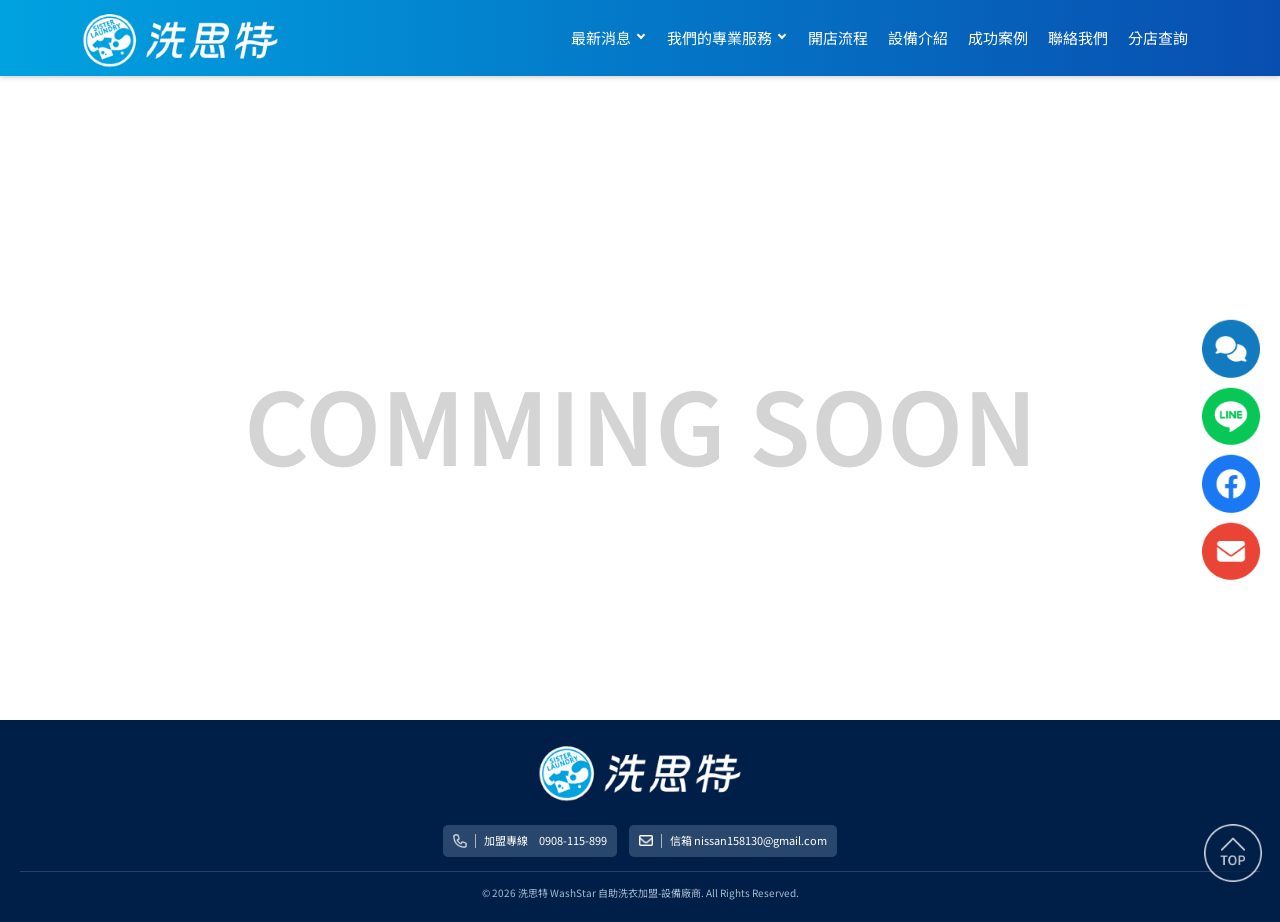
==== commit fe020a07: "more頁，切版" ====
--- a/about_1.html
+++ b/about_1.html
@@ -102,7 +102,7 @@
             </li>
             <!-- 單層 -->
             <li>
-              <a class="nav-link" href="ㄥcontact.html">聯絡我們</a>
+              <a class="nav-link" href="/contact.html">聯絡我們</a>
             </li>
             <!-- 單層 -->
             <li>
@@ -115,98 +115,16 @@
   </header>
 
   <main class="main">
-    <!-- banner -->
-    <div class="banner mb-5">
-      <img src="./WAS_file/banner_4.png" alt="" />
-      <div class="area_text">
-        <p class="color_sec mb-1">專屬設計x獨特風格=行銷利基</p>
-        <p class="mb-0">綻呈嚴選商用餐具 / 餐桌 / 餐椅</p>
-      </div>
-    </div>
-
     <div class="container">
-      <div class="row">
-        <div class="col-12">
-          <!-- 麵包屑 -->
-          <div class="text-center">
-            <ul class="box_link wow fadeInUp" data-wow-duration="2s">
-              <li>
-                <a href="./index.html">首頁</a>
-              </li>
-              /
-              <li>關於我們</li>
-            </ul>
-          </div>
-
-          <!-- 主內容區 -->
-          <h1 class="page_tit mb-4 wow fadeInUp" data-wow-duration="2s">
-            關於我們
-          </h1>
-          <p class="text-center wow fadeInUp" data-wow-duration="2s">視覺X體驗，創造氛圍魔法</p>
-          <div class="box_edit row wow fadeInUp" data-wow-duration="2s">
-            <h4 class="color_sec">獨家提供 - 現場挑選桌面色搭配椅子，最後擺上餐具完美呈現每一處細節。體驗身歷其境。</h4>
-            <p>綻呈營業用餐具餐桌椅批發，協助您塑造獨特的餐飲時尚風格，專業提供第一手營業用餐具、餐桌、餐椅規劃設計服務給大台中地區的餐廳商家們。</p>
-            <p>
-              精挑細選各式餐具、碗盤、鍋具、玻璃杯、瓷器瓷盤、鐵餐桌、木餐桌、布餐椅、皮餐椅、擺飾品、外送餐盒，客製化設計融入餐廳logo、配色，讓來客群不論是打卡、分享，都成為隱性行銷的幫手，協助店家塑造傳遞完善的整體形象。
-            </p>
-            <p>台中綻呈營業用餐具餐桌椅批發，專業風格設計團隊提供開店套餐服務，讓您輕鬆擁有夢想中的店。我們更盡力滿足獨特的客製化需求，以優良的售後服務，保障您的權利～</p>
-
-            <h4 class="color_sec">高雄大工廠,拓點台中旗艦展廳,絕對專業!
-              全商品非人為損壞,一年保固換全新!
-              如有疑問歡迎查看google map真實客戶回饋,做營業用好產品我們是認真的!</h4>
-
-
-            <div class="col-12 mb-3">
-              <img src="./WAS_file/a_1.png" alt="">
-            </div>
-            <h4>掌控工廠源頭製作品質</h4>
-            <p>餐飲市場競爭激烈，綻呈深知營業用餐桌椅極需要耐用度，才能讓店家投資有更好的回收率。我們堅持從木頭原料與鐵材品質下功夫，立志打造台灣最大營業用桌椅批發工廠。
-            </p>
-            <p>餐桌椅更是由經驗數十載老師傅技藝，加上運用新世代百萬機台科技，創意融合打造出每張桌子和椅子，期待與您一起在餐飲道路上進步。</p>
-
-
-            <div class="col-12 mb-3">
-              <img src="./WAS_file/a_2.png" alt="">
-            </div>
-
-
-            <h4>挑戰中部桌椅批發市場行情</h4>
-            <p>綻呈營業用餐桌椅,是最穩定強大的廠商,
-              從桌子顏色,形狀及尺寸或桌腳穩定承重<br>
-
-              餐廳椅子別出心裁的設計,更重要的是可以搭配風格色系,
-              強調耐用度及售後維修更換<br>
-              從架子到坐墊顏色完完全全客製化唷。
-            </p>
-            <div class="col-12 mb-3">
-              <img src="./WAS_file/a_3.png" alt="">
-            </div>
-
-            <div class="col-12 mb-3">
-              <img src="./WAS_file/a_4.png" alt="">
-            </div>
-            <p>訂製沙發卡座也可以增加設計感唷,歡迎各設計團隊與業主提供尺寸與風格直接報價。</p>
-
-            <div class="col-12 mb-3">
-              <iframe
-                src="https://www.google.com/maps/embed?pb=!1m18!1m12!1m3!1d3640.9470614950624!2d120.6281374!3d24.138497199999996!2m3!1f0!2f0!3f0!3m2!1i1024!2i768!4f13.1!3m3!1m2!1s0x34693dd17394d109%3A0x119054692268a942!2zNDA45Y-w5Lit5biC5Y2X5bGv5Y2A55uK6LGQ6Lev5LiJ5q61Mzk36Jmf!5e0!3m2!1szh-CN!2stw!4v1744816368439!5m2!1szh-CN!2stw"
-                width="100%" height="400px" style="border:0;" allowfullscreen="" loading="lazy"
-                referrerpolicy="no-referrer-when-downgrade"></iframe>
-            </div>
-
-
-
-
-
-          </div>
-        </div>
+      <div class="soon">
+        COMMING SOON
       </div>
     </div>
   </main>
 
 
 
-    <div class="social-fixed-menu">
+  <div class="social-fixed-menu">
     <a href="tel:0908115899" target="_blank" class="social-btn">
       <img src="./images/btn_message.png" alt="">
     </a>
--- a/style/style.css
+++ b/style/style.css
@@ -46,6 +46,17 @@
 }
 .social-btn:hover {
   transform: translateY(-4px);
+}
+
+.soon {
+  font-size: clamp(30px, 8vw, 100px);
+  color: #d4d4d4;
+  text-align: center;
+  font-weight: 600;
+  min-height: 66vh;
+  display: flex;
+  align-items: center;
+  justify-content: center;
 }
 
 .header {
@@ -1453,4 +1464,190 @@
 
 .box_edit {
   margin-bottom: clamp(24px, 4vw, 80px);
+}
+
+*,
+*::before,
+*::after {
+  box-sizing: border-box;
+}
+
+html {
+  scroll-behavior: smooth;
+}
+
+body {
+  margin: 0;
+  color: #171717;
+  background: #fff;
+  font-family: "Noto Sans TC", "Microsoft JhengHei", sans-serif;
+  font-size: 15px;
+  line-height: 1.8;
+}
+
+a {
+  color: inherit;
+  text-decoration: none;
+}
+
+.inpage {
+  background: linear-gradient(180deg, rgba(105, 196, 255, 0.6) 0%, rgba(235, 246, 254, 0.4) 75%, #FFFFFF 100%);
+}
+.inpage .container {
+  padding: clamp(16px, 4vw, 60px);
+  background: #fff;
+  border-radius: clamp(10px, 2vw, 36px);
+  box-shadow: 0px 4px 12px rgba(0, 0, 0, 0.1);
+  margin-bottom: clamp(20px, 4vw, 60px);
+}
+
+.article {
+  width: 100%;
+}
+.article__header {
+  position: relative;
+  padding-bottom: 16px;
+  border-bottom: 1px solid #e5e7eb;
+}
+.article__date {
+  position: absolute;
+  top: 0;
+  right: 0;
+  color: #858585;
+  font-size: 13px;
+  white-space: nowrap;
+}
+.article__title {
+  margin: 26px 0 0;
+  font-size: clamp(26px, 3vw, 34px);
+  font-weight: 700;
+  line-height: 1.45;
+  letter-spacing: 0.02em;
+}
+.article__body {
+  padding-top: 34px;
+}
+.article__copy {
+  margin-bottom: 20px;
+  font-size: 14px;
+  line-height: 1.95;
+}
+.article__copy p {
+  margin: 0 0 3px;
+}
+.article__figure {
+  width: min(100%, 866px);
+  margin: 0;
+}
+.article__figure img {
+  display: block;
+  width: 100%;
+  height: auto;
+}
+.article__footer {
+  display: flex;
+  justify-content: center;
+  padding-top: 46px;
+}
+
+.breadcrumb {
+  display: flex;
+  flex-wrap: wrap;
+  align-items: center;
+  gap: 8px;
+  padding-right: 220px;
+  color: #858585;
+  font-size: 12px;
+  line-height: 1.6;
+}
+.breadcrumb a {
+  transition: color 0.2s ease;
+}
+.breadcrumb a:hover {
+  color: #171717;
+}
+.breadcrumb__current {
+  color: #171717;
+  font-weight: 600;
+}
+
+.back-button {
+  display: inline-flex;
+  align-items: center;
+  justify-content: center;
+  gap: 8px;
+  min-height: 40px;
+  padding: 8px 20px;
+  border-radius: 9px;
+  background: #eeeeee;
+  font-size: 13px;
+  line-height: 1.4;
+  transition: background-color 0.2s ease, transform 0.2s ease;
+}
+.back-button:hover {
+  background: #e2e2e2;
+  transform: translateY(-1px);
+}
+.back-button span {
+  font-size: 17px;
+}
+
+@media (max-width: 768px) {
+  .article__date {
+    position: static;
+    display: block;
+    margin-top: 12px;
+    text-align: right;
+  }
+  .article__title {
+    margin-top: 20px;
+    font-size: 28px;
+  }
+  .article__body {
+    padding-top: 26px;
+  }
+  .article__footer {
+    padding-top: 36px;
+  }
+  .breadcrumb {
+    padding-right: 0;
+  }
+}
+@media (max-width: 480px) {
+  body {
+    font-size: 14px;
+  }
+  .article__header {
+    padding-bottom: 14px;
+  }
+  .article__title {
+    margin-top: 16px;
+    font-size: 24px;
+    line-height: 1.5;
+  }
+  .article__date {
+    font-size: 12px;
+  }
+  .article__body {
+    padding-top: 22px;
+  }
+  .article__copy {
+    margin-bottom: 16px;
+    font-size: 13px;
+    line-height: 1.9;
+  }
+  .article__copy p {
+    margin-bottom: 5px;
+  }
+  .article__footer {
+    padding-top: 28px;
+  }
+  .breadcrumb {
+    gap: 6px;
+    font-size: 11px;
+  }
+  .back-button {
+    min-height: 44px;
+    padding-inline: 22px;
+  }
 }/*# sourceMappingURL=style.css.map */
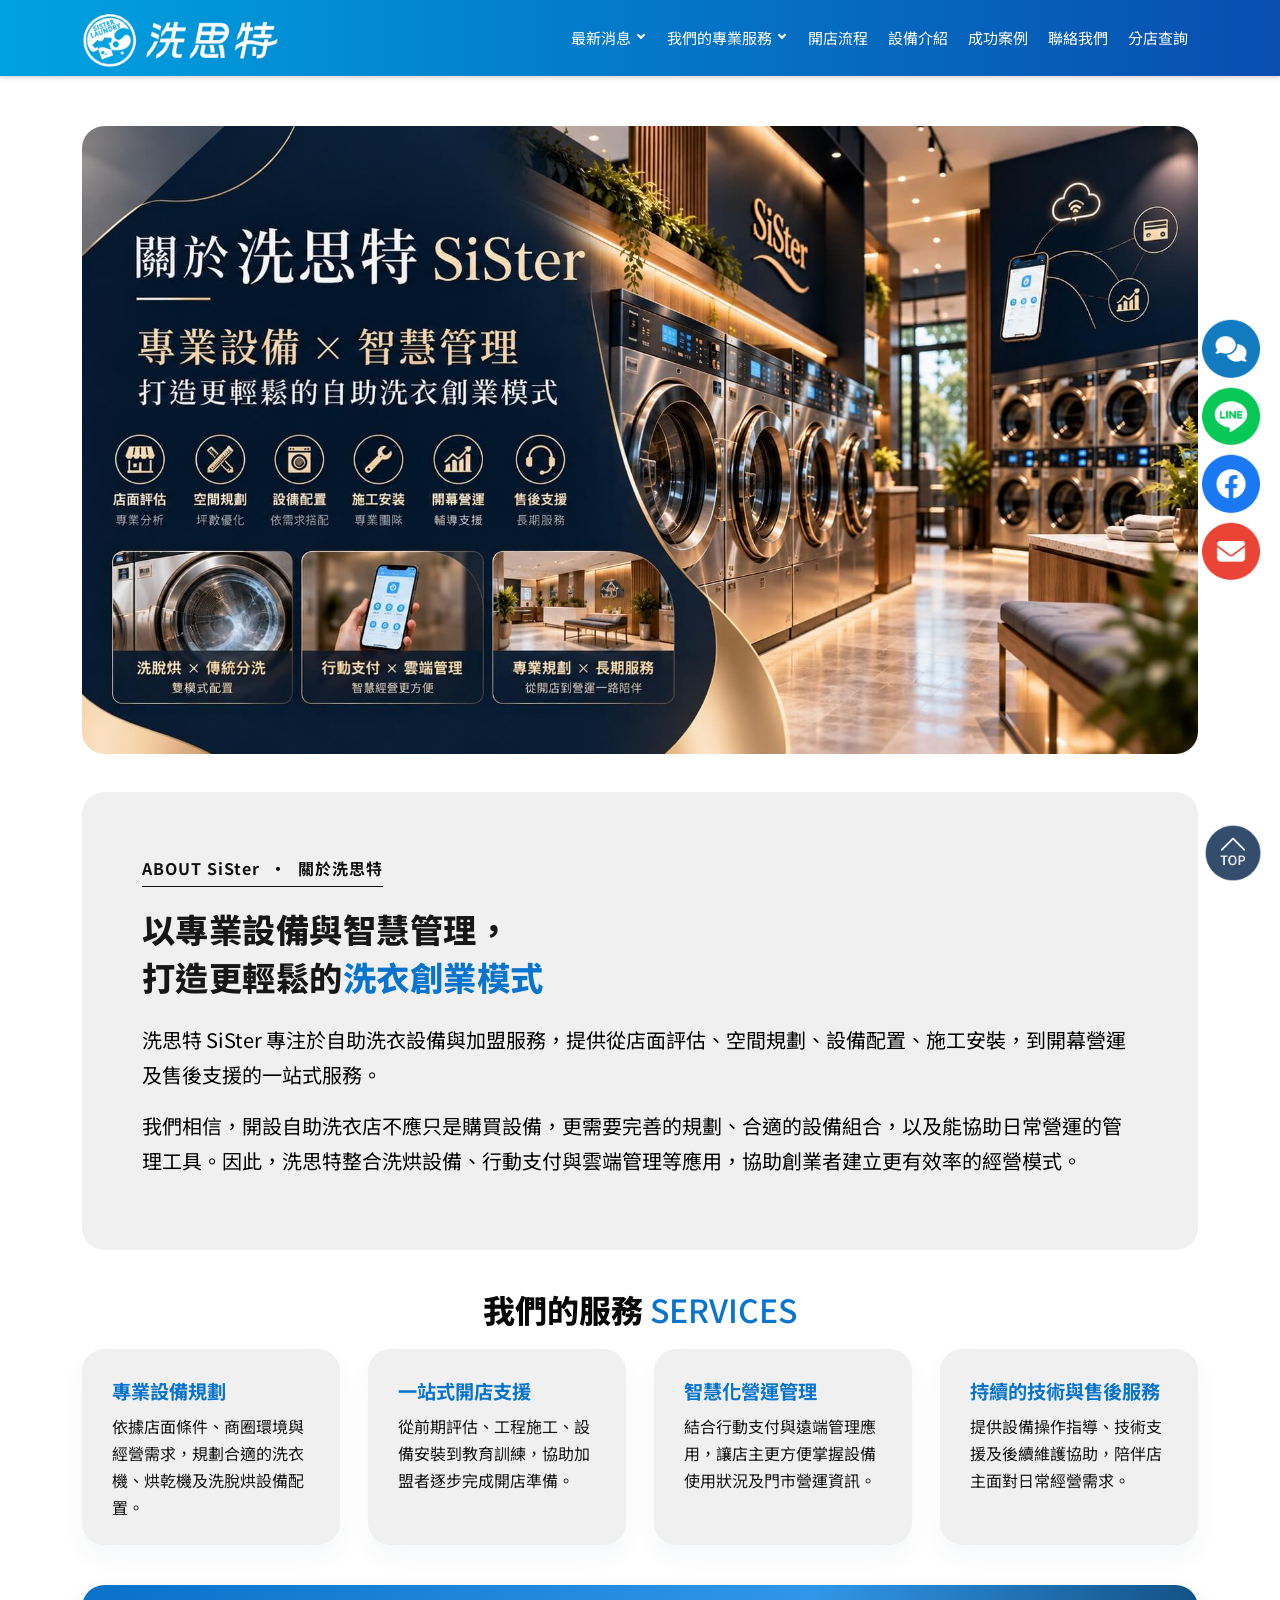
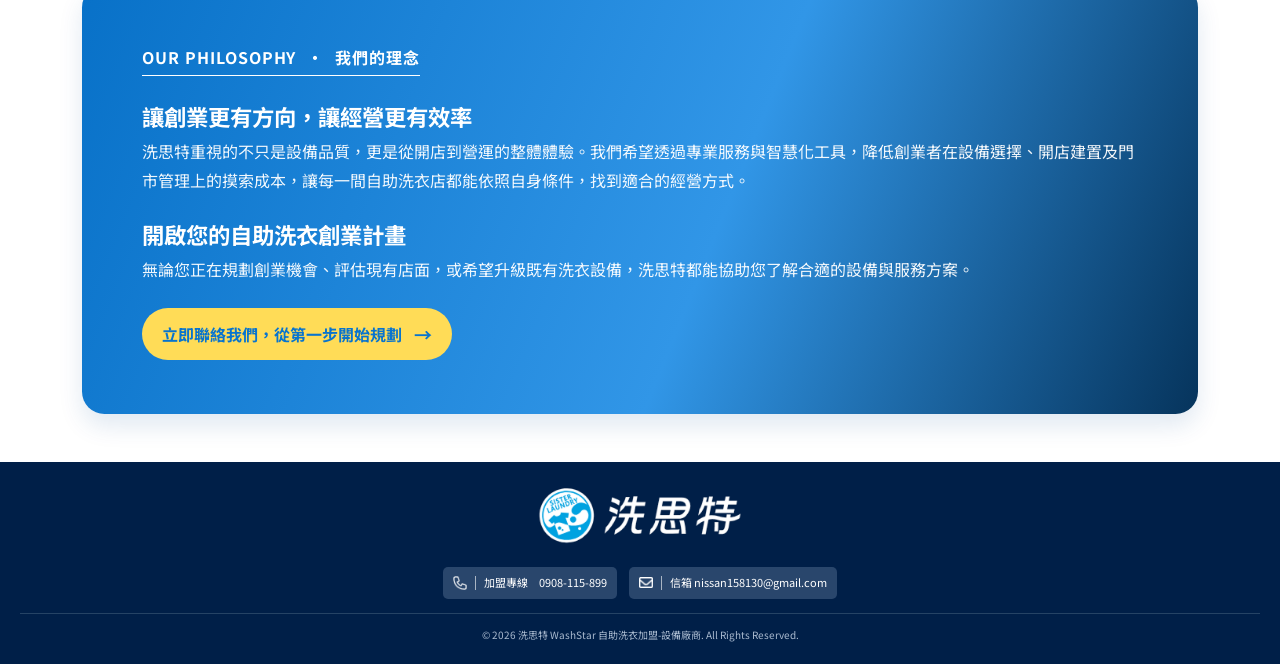
==== commit baf8f6fc: "about_1" ====
--- a/about_1.html
+++ b/about_1.html
@@ -31,33 +31,33 @@
           </button>
         </div>
 
-        <div class="navbar-collapse collapse" id="navbarTogglerDemo01" style="">
-          <ul class="navbar-nav">
+        <div class="navbar-collapse collapse" id="navbarTogglerDemo01">
+         <ul class="navbar-nav">
             <!-- 多層 -->
             <li class="nav-item dropdown">
               <!-- 下拉選單按鈕記得要加 .dropdown-toggle -->
-              <a class="nav-link dropdown-toggle" href="./index.html#tab1" id="dropdown-menu-1" role="button"
+              <a class="nav-link dropdown-toggle" href="./index.html?tab=a1-tab" id="dropdown-menu-1" role="button"
                 aria-expanded="false">
                 最新消息</a><i class="gg-arrow-right ms-1"></i>
               <!-- 第一層需要加 .nested-dropdown-menu -->
               <ul class="dropdown-menu nested-dropdown-menu" aria-labelledby="dropdown-menu-1">
                 <li class="nav-item dropdown">
-                  <a class="dropdown-item dropdown-toggle" href="./index.html#tab1" id="dropdown-submenu-1"
+                  <a class="dropdown-item dropdown-toggle" href="./index.html?tab=a1-tab" id="dropdown-submenu-1"
                     role="button" aria-expanded="false">
                     最新活動</a></i>
                 </li>
                 <li class="nav-item dropdown">
-                  <a class="dropdown-item dropdown-toggle" href="./index.html#tab2" id="dropdown-submenu-1"
+                  <a class="dropdown-item dropdown-toggle" href="./index.html?tab=a2-tab" id="dropdown-submenu-1"
                     role="button" aria-expanded="false">
                     經營撇步</a></i>
                 </li>
                 <li class="nav-item dropdown">
-                  <a class="dropdown-item dropdown-toggle" href="./index.html#tab3" id="dropdown-submenu-1"
+                  <a class="dropdown-item dropdown-toggle" href="./index.html?tab=a3-tab" id="dropdown-submenu-1"
                     role="button" aria-expanded="false">
                     企業動態</a></i>
                 </li>
                 <li class="nav-item dropdown">
-                  <a class="dropdown-item dropdown-toggle" href="./index.html#tab4" id="dropdown-submenu-1"
+                  <a class="dropdown-item dropdown-toggle" href="./index.html?tab=a4-tab" id="dropdown-submenu-1"
                     role="button" aria-expanded="false">
                     媒體報導</a></i>
                 </li>
@@ -116,9 +116,59 @@
 
   <main class="main">
     <div class="container">
-      <div class="soon">
-        COMMING SOON
-      </div>
+          <section class="inbanner" aria-label="關於洗思特品牌主視覺">
+      <img
+        class="inbanner__image"
+        src="./images/S__7839750.jpg"
+        alt="關於洗思特 SiSter，專業設備與智慧管理，打造更輕鬆的自助洗衣創業模式">
+    </section>
+
+    <section class="about section-panel" aria-labelledby="about-title">
+      <p class="eyebrow">ABOUT SiSter <span>・</span> 關於洗思特</p>
+      <h1 class="about__title" id="about-title">
+        以專業設備與智慧管理，<br>
+        打造更輕鬆的<span>洗衣創業模式</span>
+      </h1>
+      <div class="about__content">
+        <p>洗思特 SiSter 專注於自助洗衣設備與加盟服務，提供從店面評估、空間規劃、設備配置、施工安裝，到開幕營運及售後支援的一站式服務。</p>
+        <p>我們相信，開設自助洗衣店不應只是購買設備，更需要完善的規劃、合適的設備組合，以及能協助日常營運的管理工具。因此，洗思特整合洗烘設備、行動支付與雲端管理等應用，協助創業者建立更有效率的經營模式。</p>
+      </div>
+    </section>
+
+    <section class="services" aria-labelledby="services-title">
+      <h2 class="section-heading" id="services-title">我們的服務 <span>SERVICES</span></h2>
+      <div class="services__grid">
+        <article class="service-card">
+          <h3>專業設備規劃</h3>
+          <p>依據店面條件、商圈環境與經營需求，規劃合適的洗衣機、烘乾機及洗脫烘設備配置。</p>
+        </article>
+        <article class="service-card">
+          <h3>一站式開店支援</h3>
+          <p>從前期評估、工程施工、設備安裝到教育訓練，協助加盟者逐步完成開店準備。</p>
+        </article>
+        <article class="service-card">
+          <h3>智慧化營運管理</h3>
+          <p>結合行動支付與遠端管理應用，讓店主更方便掌握設備使用狀況及門市營運資訊。</p>
+        </article>
+        <article class="service-card">
+          <h3>持續的技術與售後服務</h3>
+          <p>提供設備操作指導、技術支援及後續維護協助，陪伴店主面對日常經營需求。</p>
+        </article>
+      </div>
+    </section>
+
+    <section class="philosophy mb-5" aria-labelledby="philosophy-title">
+      <p class="eyebrow eyebrow--light">OUR PHILOSOPHY <span>・</span> 我們的理念</p>
+      <div class="philosophy__block">
+        <h2 id="philosophy-title">讓創業更有方向，讓經營更有效率</h2>
+        <p>洗思特重視的不只是設備品質，更是從開店到營運的整體體驗。我們希望透過專業服務與智慧化工具，降低創業者在設備選擇、開店建置及門市管理上的摸索成本，讓每一間自助洗衣店都能依照自身條件，找到適合的經營方式。</p>
+      </div>
+      <div class="philosophy__block philosophy__block--cta">
+        <h2>開啟您的自助洗衣創業計畫</h2>
+        <p>無論您正在規劃創業機會、評估現有店面，或希望升級既有洗衣設備，洗思特都能協助您了解合適的設備與服務方案。</p>
+        <a class="cta-button" href="./contact.html">立即聯絡我們，從第一步開始規劃 <span aria-hidden="true">→</span></a>
+      </div>
+    </section>
     </div>
   </main>
 
--- a/style/style.css
+++ b/style/style.css
@@ -137,6 +137,7 @@
 #navbarTogglerDemo01 .dropdown-menu {
   border: none;
   display: none;
+  box-shadow: 0 3px 6px rgba(0, 0, 0, 0.2);
 }
 @media (min-width: 992px) {
   #navbarTogglerDemo01 .dropdown-menu {
@@ -1244,6 +1245,157 @@
     grid-template-columns: 1fr;
   }
 }
+.inbanner {
+  overflow: hidden;
+  width: 100%;
+  border-radius: clamp(10px, 1.75vw, 32px);
+}
+.inbanner__image {
+  display: block;
+  width: 100%;
+  height: auto;
+}
+
+.section-panel {
+  border-radius: clamp(10px, 1.75vw, 32px);
+  background: #f0f0f0;
+}
+
+.about {
+  margin-top: 38px;
+  padding: 62px 60px 56px;
+}
+.about__title {
+  margin: 18px 0 20px;
+  font-size: clamp(28px, 2.6vw, 40px);
+  font-weight: 800;
+  line-height: 1.45;
+  letter-spacing: 0.015em;
+}
+.about__title span {
+  color: #0874ce;
+}
+.about__content {
+  color: #111;
+  font-size: clamp(17px, 1.6vw, 20px);
+  line-height: 1.75;
+}
+
+.eyebrow {
+  display: inline-block;
+  margin: 0;
+  padding-bottom: 3px;
+  border-bottom: 1px solid currentColor;
+  color: #111;
+  font-size: 16px;
+  font-weight: 700;
+  letter-spacing: 0.06em;
+}
+.eyebrow span {
+  padding: 0 6px;
+}
+.eyebrow--light {
+  color: #fff;
+}
+
+.services {
+  margin-top: 38px;
+}
+.services__grid {
+  display: grid;
+  grid-template-columns: repeat(4, minmax(0, 1fr));
+  gap: 28px;
+}
+
+.section-heading {
+  margin: 0 0 18px;
+  color: #080808;
+  font-size: clamp(27px, 2.5vw, 36px);
+  font-weight: 800;
+  line-height: 1.35;
+  text-align: center;
+}
+.section-heading span {
+  color: #0874ce;
+  font-weight: 500;
+}
+
+.service-card {
+  min-height: 174px;
+  padding: 28px 30px 24px;
+  border-radius: clamp(10px, 1.75vw, 32px);
+  background: #f0f0f0;
+  box-shadow: 0 12px 26px rgba(20, 60, 90, 0.045);
+}
+.service-card h3 {
+  margin: 0 0 7px;
+  color: #0874ce;
+  font-size: clamp(18px, 1.5vw, 24px);
+  font-weight: 700;
+  line-height: 1.5;
+}
+.service-card p {
+  margin: 0;
+  color: #171717;
+  font-size: 16px;
+  line-height: 1.7;
+}
+
+.philosophy {
+  margin-top: 40px;
+  padding: 58px 60px 54px;
+  border-radius: clamp(10px, 1.75vw, 32px);
+  color: #fff;
+  background: linear-gradient(112deg, #0871c8 0%, #3196e7 57%, #06345c 100%);
+  box-shadow: 0 12px 24px rgba(0, 77, 145, 0.12);
+}
+.philosophy__block {
+  margin-top: 24px;
+}
+.philosophy__block h2 {
+  margin: 0 0 3px;
+  color: #fff;
+  font-size: clamp(18px, 1.75vw, 28px);
+  font-weight: 700;
+  line-height: 1.5;
+}
+.philosophy__block p {
+  max-width: 1180px;
+  margin: 0;
+  color: rgba(255, 255, 255, 0.94);
+  font-size: 16px;
+  line-height: 1.8;
+}
+.philosophy__block--cta {
+  margin-top: 24px;
+}
+
+.cta-button {
+  display: inline-flex;
+  align-items: center;
+  gap: 12px;
+  min-height: 44px;
+  margin-top: 24px;
+  padding: 10px 20px;
+  border-radius: 999px;
+  color: #06365f;
+  background: #ffdc57;
+  font-size: 16px;
+  font-weight: 700;
+  transition: transform 0.2s ease, background-color 0.2s ease;
+  color: #0874ce;
+}
+.cta-button:hover {
+  transform: translateY(-2px);
+}
+.cta-button span {
+  font-size: 18px;
+}
+
+.contact-anchor {
+  height: 1px;
+}
+
 .bannerSwiper_pr .swiper-pagination {
   width: 60px;
   background-color: rgba(255, 255, 255, 0.6);
@@ -1493,12 +1645,23 @@
 .inpage {
   background: linear-gradient(180deg, rgba(105, 196, 255, 0.6) 0%, rgba(235, 246, 254, 0.4) 75%, #FFFFFF 100%);
 }
+@media (max-width: 575px) {
+  .inpage {
+    padding: 0;
+  }
+}
 .inpage .container {
   padding: clamp(16px, 4vw, 60px);
   background: #fff;
   border-radius: clamp(10px, 2vw, 36px);
   box-shadow: 0px 4px 12px rgba(0, 0, 0, 0.1);
   margin-bottom: clamp(20px, 4vw, 60px);
+}
+@media (max-width: 575px) {
+  .inpage .container {
+    margin-bottom: 0;
+    border-radius: 0;
+  }
 }
 
 .article {
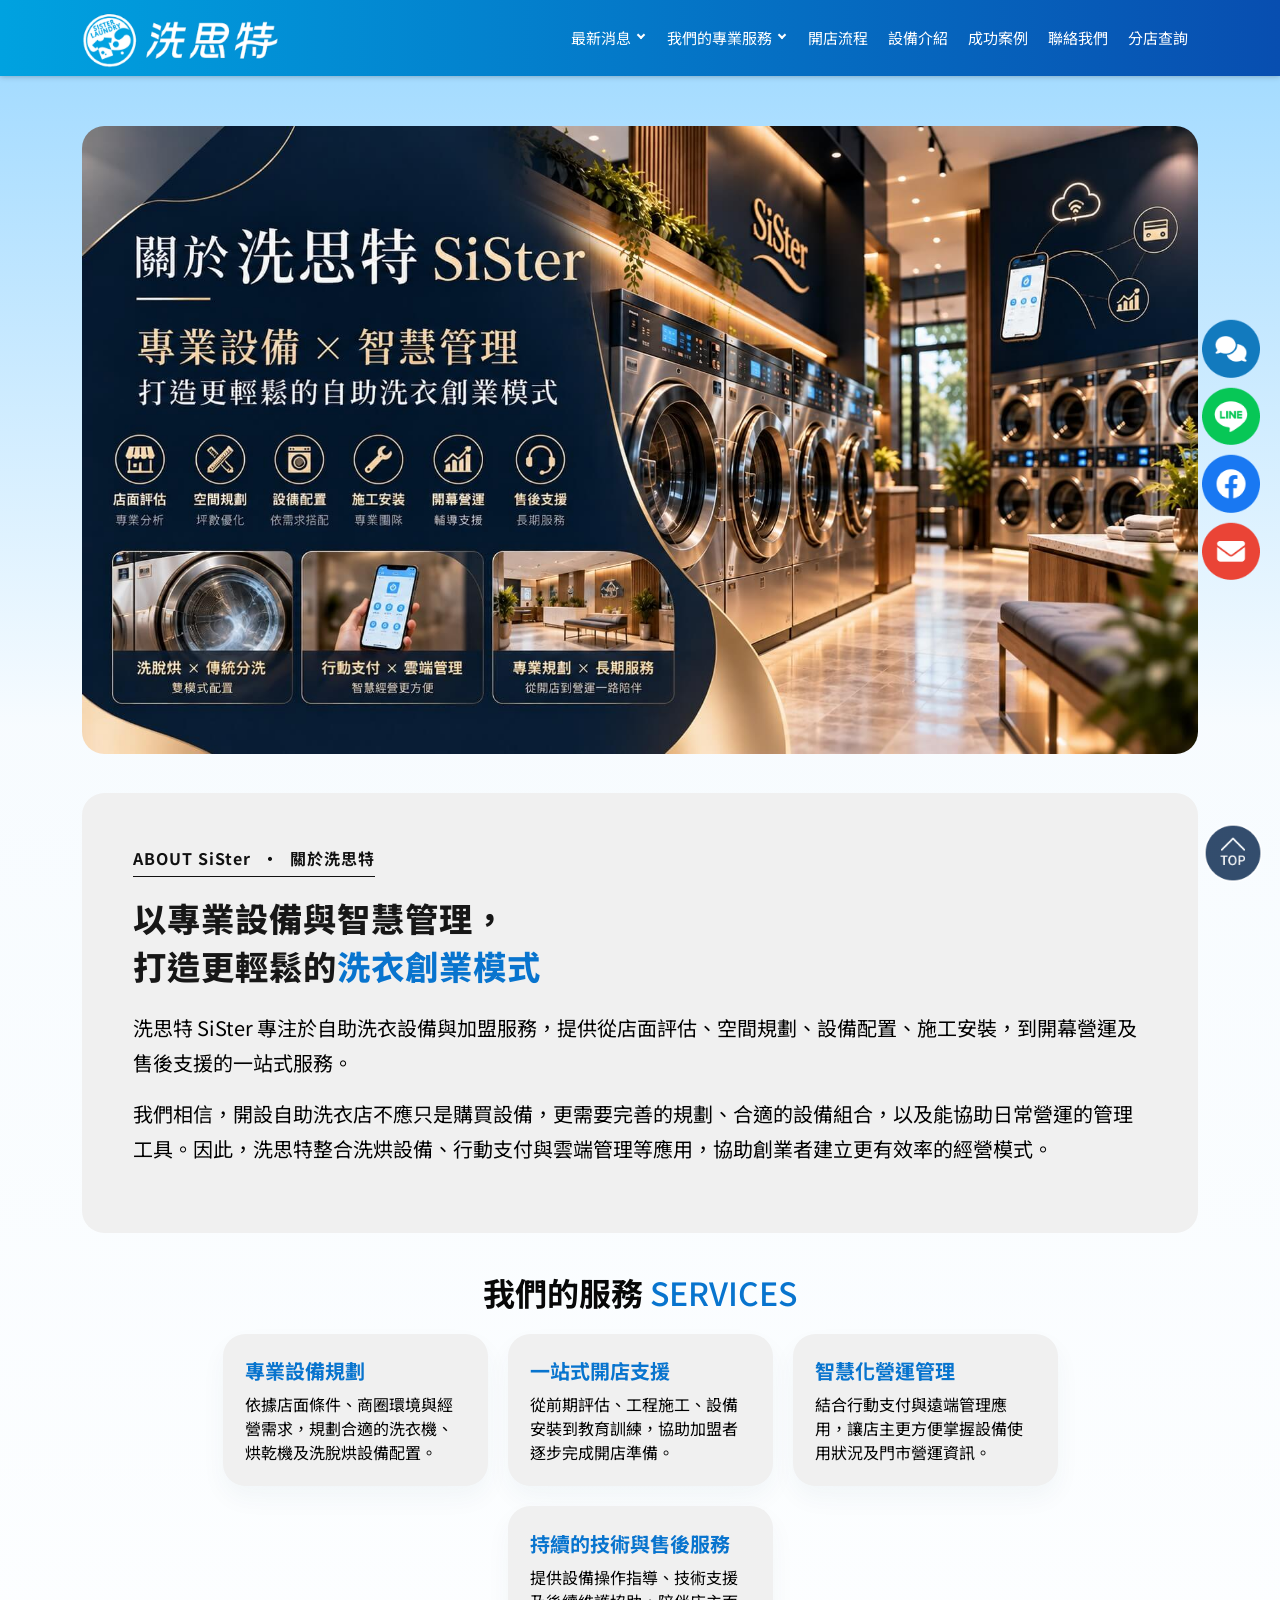
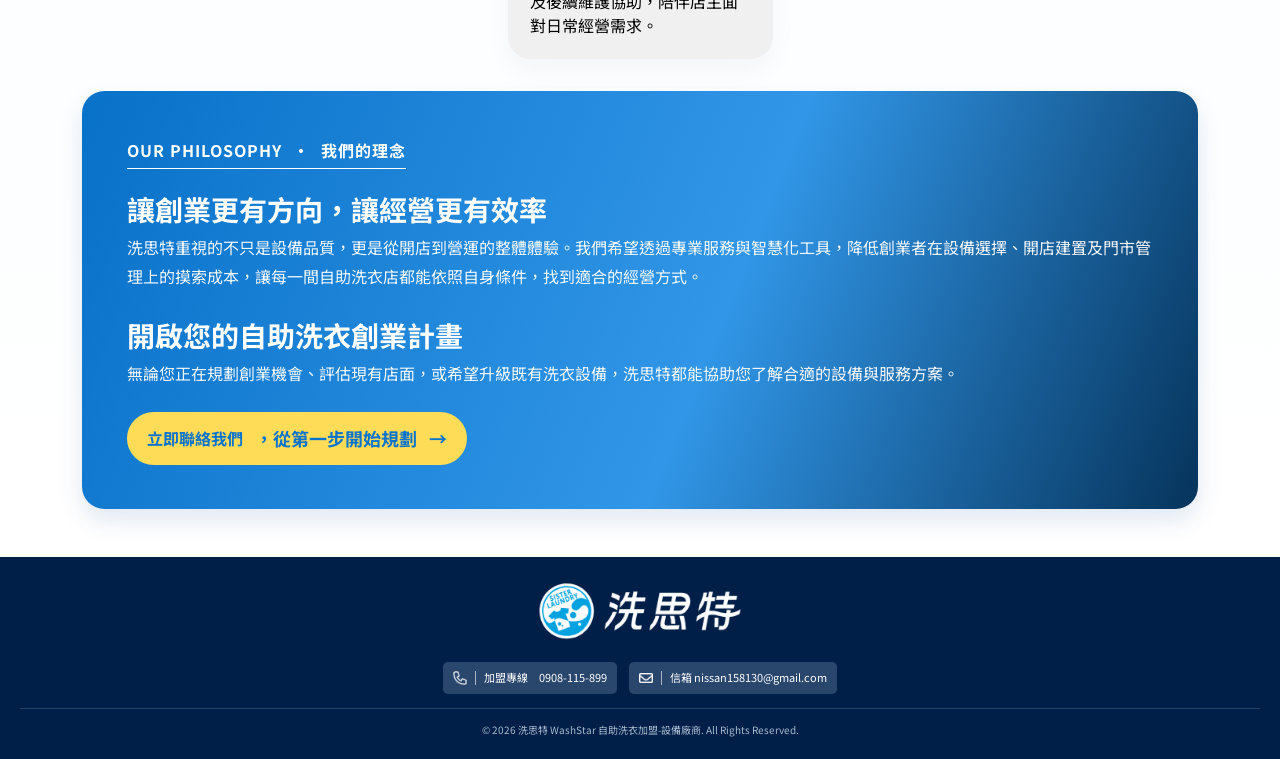
==== commit f7e578d0: "about" ====
--- a/about_1.html
+++ b/about_1.html
@@ -114,13 +114,13 @@
     </div>
   </header>
 
-  <main class="main">
+  <main class="main inpage short">
     <div class="container">
-          <section class="inbanner" aria-label="關於洗思特品牌主視覺">
+          <section class="inbanner">
       <img
         class="inbanner__image"
         src="./images/S__7839750.jpg"
-        alt="關於洗思特 SiSter，專業設備與智慧管理，打造更輕鬆的自助洗衣創業模式">
+        alt="">
     </section>
 
     <section class="about section-panel" aria-labelledby="about-title">
@@ -166,7 +166,7 @@
       <div class="philosophy__block philosophy__block--cta">
         <h2>開啟您的自助洗衣創業計畫</h2>
         <p>無論您正在規劃創業機會、評估現有店面，或希望升級既有洗衣設備，洗思特都能協助您了解合適的設備與服務方案。</p>
-        <a class="cta-button" href="./contact.html">立即聯絡我們，從第一步開始規劃 <span aria-hidden="true">→</span></a>
+        <a class="cta-button" href="./contact.html">立即聯絡我們<span class="d-sm-inline-block d-none">，從第一步開始規劃</span> <span aria-hidden="true">→</span></a>
       </div>
     </section>
     </div>
--- a/style/style.css
+++ b/style/style.css
@@ -1262,15 +1262,15 @@
 }
 
 .about {
-  margin-top: 38px;
-  padding: 62px 60px 56px;
+  margin-top: clamp(20px, 3vw, 40px);
+  padding: clamp(20px, 4vw, 60px);
 }
 .about__title {
-  margin: 18px 0 20px;
+  margin: clamp(12px, 1.35vw, 18px) 0 clamp(16px, 1.5vw, 20px);
   font-size: clamp(28px, 2.6vw, 40px);
   font-weight: 800;
   line-height: 1.45;
-  letter-spacing: 0.015em;
+  letter-spacing: 1px;
 }
 .about__title span {
   color: #0874ce;
@@ -1289,7 +1289,7 @@
   color: #111;
   font-size: 16px;
   font-weight: 700;
-  letter-spacing: 0.06em;
+  letter-spacing: 1px;
 }
 .eyebrow span {
   padding: 0 6px;
@@ -1297,21 +1297,60 @@
 .eyebrow--light {
   color: #fff;
 }
+@media (max-width: 425px) {
+  .eyebrow--light {
+    font-size: 14px;
+    letter-spacing: 0;
+  }
+}
 
 .services {
-  margin-top: 38px;
+  margin-top: clamp(20px, 3vw, 40px);
 }
 .services__grid {
-  display: grid;
-  grid-template-columns: repeat(4, minmax(0, 1fr));
-  gap: 28px;
+  display: flex;
+  gap: 20px;
+  flex-wrap: wrap;
+  justify-content: center;
+}
+@media (max-width: 991px) {
+  .services__grid {
+    gap: 10px;
+  }
+}
+.services__grid .service-card {
+  width: calc(25% - 14px);
+}
+@media (max-width: 991px) {
+  .services__grid .service-card {
+    width: calc(50% - 14px);
+  }
+}
+@media (max-width: 425px) {
+  .services__grid .service-card {
+    width: 100%;
+  }
+}
+
+.services__grid__3 .service-card {
+  width: calc(33.333% - 14px);
+}
+@media (max-width: 991px) {
+  .services__grid__3 .service-card {
+    width: calc(50% - 14px);
+  }
+}
+@media (max-width: 425px) {
+  .services__grid__3 .service-card {
+    width: 100%;
+  }
 }
 
 .section-heading {
-  margin: 0 0 18px;
+  margin: 0 0 clamp(16px, 1.5vw, 20px);
   color: #080808;
   font-size: clamp(27px, 2.5vw, 36px);
-  font-weight: 800;
+  font-weight: 700;
   line-height: 1.35;
   text-align: center;
 }
@@ -1321,46 +1360,67 @@
 }
 
 .service-card {
-  min-height: 174px;
-  padding: 28px 30px 24px;
+  padding: clamp(20px, 1.75vw, 28px);
   border-radius: clamp(10px, 1.75vw, 32px);
   background: #f0f0f0;
   box-shadow: 0 12px 26px rgba(20, 60, 90, 0.045);
 }
 .service-card h3 {
-  margin: 0 0 7px;
+  margin: 0 0 6px;
   color: #0874ce;
-  font-size: clamp(18px, 1.5vw, 24px);
+  font-size: clamp(20px, 1.5vw, 24px);
   font-weight: 700;
   line-height: 1.5;
 }
+.service-card h3 span {
+  color: #000;
+}
+.service-card h3 i {
+  display: inline-block;
+  margin: 0 8px;
+  width: 1px;
+  height: clamp(18px, 1.5vw, 24px);
+  background: #858b94;
+  transform: translateY(1px);
+}
+.service-card .step-label {
+  display: inline-flex;
+  min-height: 21px;
+  align-items: center;
+  padding: 6px 12px;
+  border-radius: 99px;
+  color: #111;
+  background: #fff;
+  font-size: clamp(14px, 1vw, 16px);
+  line-height: 1;
+  font-weight: 800;
+  margin-bottom: 10px;
+}
 .service-card p {
   margin: 0;
-  color: #171717;
   font-size: 16px;
-  line-height: 1.7;
+  line-height: 1.5;
 }
 
 .philosophy {
-  margin-top: 40px;
-  padding: 58px 60px 54px;
+  margin-top: clamp(20px, 2.5vw, 40px);
+  padding: clamp(20px, 3.5vw, 60px);
   border-radius: clamp(10px, 1.75vw, 32px);
   color: #fff;
   background: linear-gradient(112deg, #0871c8 0%, #3196e7 57%, #06345c 100%);
   box-shadow: 0 12px 24px rgba(0, 77, 145, 0.12);
 }
 .philosophy__block {
-  margin-top: 24px;
+  margin-top: clamp(12px, 1.5vw, 24px);
 }
 .philosophy__block h2 {
   margin: 0 0 3px;
   color: #fff;
-  font-size: clamp(18px, 1.75vw, 28px);
+  font-size: clamp(20px, 2.25vw, 28px);
   font-weight: 700;
   line-height: 1.5;
 }
 .philosophy__block p {
-  max-width: 1180px;
   margin: 0;
   color: rgba(255, 255, 255, 0.94);
   font-size: 16px;
@@ -1385,11 +1445,23 @@
   transition: transform 0.2s ease, background-color 0.2s ease;
   color: #0874ce;
 }
+@media (max-width: 425px) {
+  .cta-button {
+    font-size: 14px;
+    gap: 6px;
+    padding: 6px 12px;
+  }
+}
 .cta-button:hover {
   transform: translateY(-2px);
 }
 .cta-button span {
   font-size: 18px;
+}
+@media (max-width: 425px) {
+  .cta-button span {
+    font-size: 14px;
+  }
 }
 
 .contact-anchor {
@@ -1650,7 +1722,10 @@
     padding: 0;
   }
 }
-.inpage .container {
+.inpage.short {
+  background: linear-gradient(180deg, rgba(105, 196, 255, 0.6) 0%, rgba(235, 246, 254, 0.4) 32%, #FFFFFF 100%);
+}
+.inpage .container_box {
   padding: clamp(16px, 4vw, 60px);
   background: #fff;
   border-radius: clamp(10px, 2vw, 36px);
@@ -1658,7 +1733,7 @@
   margin-bottom: clamp(20px, 4vw, 60px);
 }
 @media (max-width: 575px) {
-  .inpage .container {
+  .inpage .container_box {
     margin-bottom: 0;
     border-radius: 0;
   }
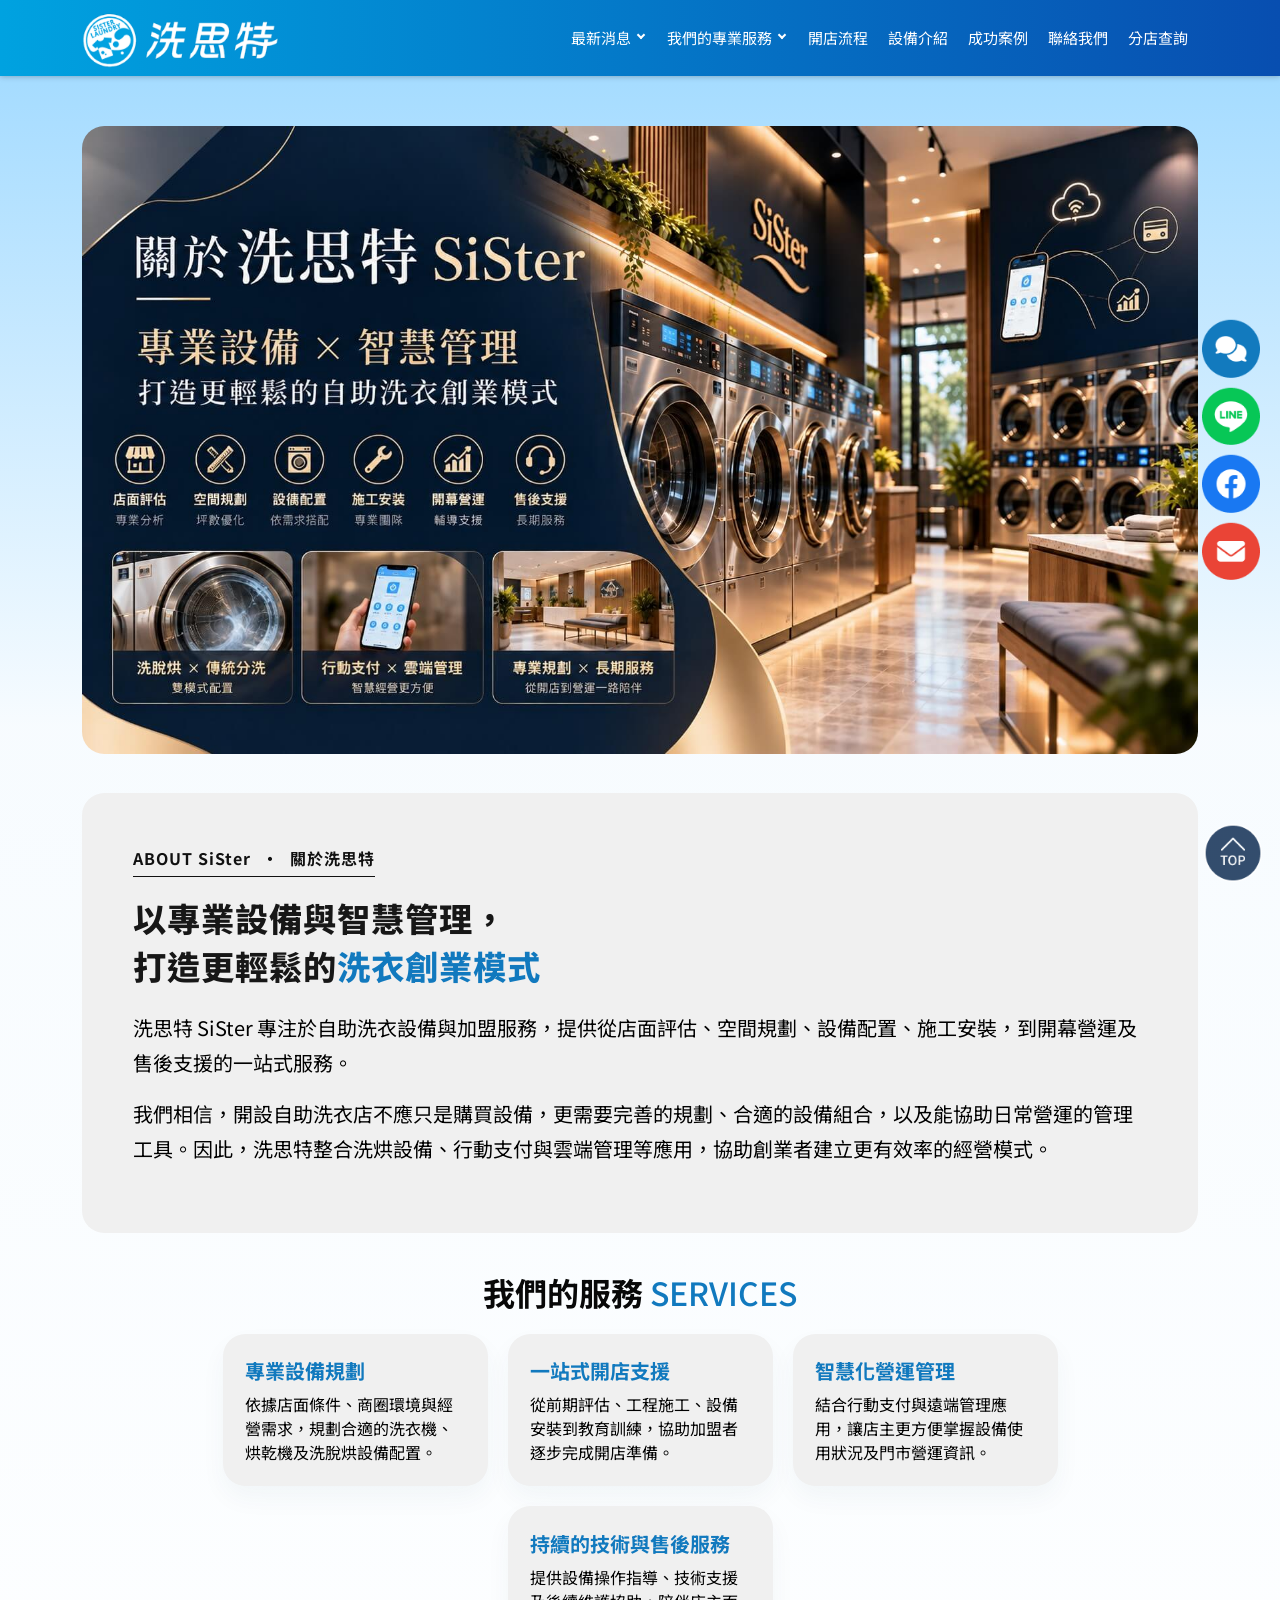
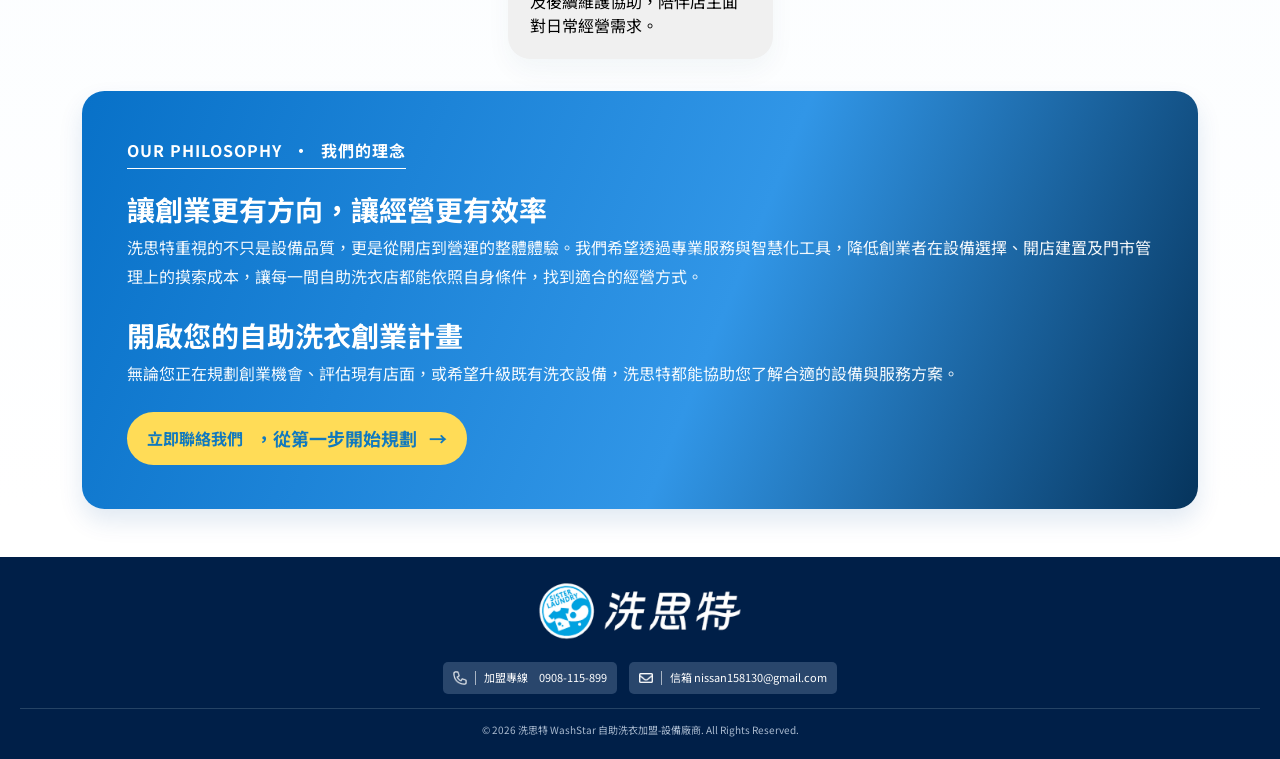
==== commit 35d2d3f2: "分店" ====
--- a/about_1.html
+++ b/about_1.html
@@ -32,7 +32,7 @@
         </div>
 
         <div class="navbar-collapse collapse" id="navbarTogglerDemo01">
-         <ul class="navbar-nav">
+          <ul class="navbar-nav">
             <!-- 多層 -->
             <li class="nav-item dropdown">
               <!-- 下拉選單按鈕記得要加 .dropdown-toggle -->
@@ -116,59 +116,57 @@
 
   <main class="main inpage short">
     <div class="container">
-          <section class="inbanner">
-      <img
-        class="inbanner__image"
-        src="./images/S__7839750.jpg"
-        alt="">
-    </section>
-
-    <section class="about section-panel" aria-labelledby="about-title">
-      <p class="eyebrow">ABOUT SiSter <span>・</span> 關於洗思特</p>
-      <h1 class="about__title" id="about-title">
-        以專業設備與智慧管理，<br>
-        打造更輕鬆的<span>洗衣創業模式</span>
-      </h1>
-      <div class="about__content">
-        <p>洗思特 SiSter 專注於自助洗衣設備與加盟服務，提供從店面評估、空間規劃、設備配置、施工安裝，到開幕營運及售後支援的一站式服務。</p>
-        <p>我們相信，開設自助洗衣店不應只是購買設備，更需要完善的規劃、合適的設備組合，以及能協助日常營運的管理工具。因此，洗思特整合洗烘設備、行動支付與雲端管理等應用，協助創業者建立更有效率的經營模式。</p>
-      </div>
-    </section>
-
-    <section class="services" aria-labelledby="services-title">
-      <h2 class="section-heading" id="services-title">我們的服務 <span>SERVICES</span></h2>
-      <div class="services__grid">
-        <article class="service-card">
-          <h3>專業設備規劃</h3>
-          <p>依據店面條件、商圈環境與經營需求，規劃合適的洗衣機、烘乾機及洗脫烘設備配置。</p>
-        </article>
-        <article class="service-card">
-          <h3>一站式開店支援</h3>
-          <p>從前期評估、工程施工、設備安裝到教育訓練，協助加盟者逐步完成開店準備。</p>
-        </article>
-        <article class="service-card">
-          <h3>智慧化營運管理</h3>
-          <p>結合行動支付與遠端管理應用，讓店主更方便掌握設備使用狀況及門市營運資訊。</p>
-        </article>
-        <article class="service-card">
-          <h3>持續的技術與售後服務</h3>
-          <p>提供設備操作指導、技術支援及後續維護協助，陪伴店主面對日常經營需求。</p>
-        </article>
-      </div>
-    </section>
-
-    <section class="philosophy mb-5" aria-labelledby="philosophy-title">
-      <p class="eyebrow eyebrow--light">OUR PHILOSOPHY <span>・</span> 我們的理念</p>
-      <div class="philosophy__block">
-        <h2 id="philosophy-title">讓創業更有方向，讓經營更有效率</h2>
-        <p>洗思特重視的不只是設備品質，更是從開店到營運的整體體驗。我們希望透過專業服務與智慧化工具，降低創業者在設備選擇、開店建置及門市管理上的摸索成本，讓每一間自助洗衣店都能依照自身條件，找到適合的經營方式。</p>
-      </div>
-      <div class="philosophy__block philosophy__block--cta">
-        <h2>開啟您的自助洗衣創業計畫</h2>
-        <p>無論您正在規劃創業機會、評估現有店面，或希望升級既有洗衣設備，洗思特都能協助您了解合適的設備與服務方案。</p>
-        <a class="cta-button" href="./contact.html">立即聯絡我們<span class="d-sm-inline-block d-none">，從第一步開始規劃</span> <span aria-hidden="true">→</span></a>
-      </div>
-    </section>
+      <section class="inbanner">
+        <img class="inbanner__image" src="./images/S__7839750.jpg" alt="">
+      </section>
+
+      <section class="about section-panel" aria-labelledby="about-title">
+        <p class="eyebrow">ABOUT SiSter <span>・</span> 關於洗思特</p>
+        <h1 class="about__title" id="about-title">
+          以專業設備與智慧管理，<br>
+          打造更輕鬆的<span>洗衣創業模式</span>
+        </h1>
+        <div class="about__content">
+          <p>洗思特 SiSter 專注於自助洗衣設備與加盟服務，提供從店面評估、空間規劃、設備配置、施工安裝，到開幕營運及售後支援的一站式服務。</p>
+          <p>我們相信，開設自助洗衣店不應只是購買設備，更需要完善的規劃、合適的設備組合，以及能協助日常營運的管理工具。因此，洗思特整合洗烘設備、行動支付與雲端管理等應用，協助創業者建立更有效率的經營模式。</p>
+        </div>
+      </section>
+
+      <section class="services" aria-labelledby="services-title">
+        <h2 class="section-heading" id="services-title">我們的服務 <span>SERVICES</span></h2>
+        <div class="services__grid">
+          <article class="service-card">
+            <h3>專業設備規劃</h3>
+            <p>依據店面條件、商圈環境與經營需求，規劃合適的洗衣機、烘乾機及洗脫烘設備配置。</p>
+          </article>
+          <article class="service-card">
+            <h3>一站式開店支援</h3>
+            <p>從前期評估、工程施工、設備安裝到教育訓練，協助加盟者逐步完成開店準備。</p>
+          </article>
+          <article class="service-card">
+            <h3>智慧化營運管理</h3>
+            <p>結合行動支付與遠端管理應用，讓店主更方便掌握設備使用狀況及門市營運資訊。</p>
+          </article>
+          <article class="service-card">
+            <h3>持續的技術與售後服務</h3>
+            <p>提供設備操作指導、技術支援及後續維護協助，陪伴店主面對日常經營需求。</p>
+          </article>
+        </div>
+      </section>
+
+      <section class="philosophy mb-5" aria-labelledby="philosophy-title">
+        <p class="eyebrow eyebrow--light">OUR PHILOSOPHY <span>・</span> 我們的理念</p>
+        <div class="philosophy__block">
+          <h2 id="philosophy-title">讓創業更有方向，讓經營更有效率</h2>
+          <p>洗思特重視的不只是設備品質，更是從開店到營運的整體體驗。我們希望透過專業服務與智慧化工具，降低創業者在設備選擇、開店建置及門市管理上的摸索成本，讓每一間自助洗衣店都能依照自身條件，找到適合的經營方式。</p>
+        </div>
+        <div class="philosophy__block philosophy__block--cta">
+          <h2>開啟您的自助洗衣創業計畫</h2>
+          <p>無論您正在規劃創業機會、評估現有店面，或希望升級既有洗衣設備，洗思特都能協助您了解合適的設備與服務方案。</p>
+          <a class="cta-button" href="./contact.html">立即聯絡我們<span class="d-sm-inline-block d-none">，從第一步開始規劃</span>
+            <span aria-hidden="true">→</span></a>
+        </div>
+      </section>
     </div>
   </main>
 
--- a/style/style.css
+++ b/style/style.css
@@ -1001,6 +1001,9 @@
   box-shadow: 0 4px 13px rgba(0, 0, 0, 0.06);
   color: #000;
 }
+.news-card:hover .tit {
+  corlor: #1179BE;
+}
 .news-card p {
   margin-bottom: 0;
   font-size: 16px;
@@ -1017,18 +1020,17 @@
 }
 
 .poster-box {
-  height: 263px;
+  height: 264px;
   display: flex;
   align-items: center;
   justify-content: center;
-  padding: 12px;
   background: #fff;
 }
 .poster-box img {
   height: 100%;
-  max-width: 100%;
-  -o-object-fit: contain;
-     object-fit: contain;
+  width: 100%;
+  -o-object-fit: cover;
+     object-fit: cover;
 }
 
 .card-copy {
@@ -1273,7 +1275,7 @@
   letter-spacing: 1px;
 }
 .about__title span {
-  color: #0874ce;
+  color: #1179BE;
 }
 .about__content {
   color: #111;
@@ -1355,19 +1357,19 @@
   text-align: center;
 }
 .section-heading span {
-  color: #0874ce;
+  color: #1179BE;
   font-weight: 500;
 }
 
 .service-card {
-  padding: clamp(20px, 1.75vw, 28px);
+  padding: clamp(22px, 1.75vw, 28px);
   border-radius: clamp(10px, 1.75vw, 32px);
   background: #f0f0f0;
   box-shadow: 0 12px 26px rgba(20, 60, 90, 0.045);
 }
 .service-card h3 {
   margin: 0 0 6px;
-  color: #0874ce;
+  color: #1179BE;
   font-size: clamp(20px, 1.5vw, 24px);
   font-weight: 700;
   line-height: 1.5;
@@ -1443,7 +1445,7 @@
   font-size: 16px;
   font-weight: 700;
   transition: transform 0.2s ease, background-color 0.2s ease;
-  color: #0874ce;
+  color: #1179BE;
 }
 @media (max-width: 425px) {
   .cta-button {
@@ -1888,4 +1890,232 @@
     min-height: 44px;
     padding-inline: 22px;
   }
+}
+.why-list {
+  display: flex;
+  flex-wrap: wrap;
+  justify-content: center;
+  gap: 10px;
+  margin: 0 auto 16px;
+  padding: 0;
+  list-style: none;
+}
+.why-list li {
+  display: inline-flex;
+  min-height: 40px;
+  align-items: center;
+  gap: 6px;
+  padding: 6px 14px 6px 8px;
+  border-radius: 30px;
+  background: #f0f1f2;
+  color: #273044;
+  font-size: 16px;
+  font-weight: 700;
+  white-space: nowrap;
+}
+.why-list li span {
+  width: clamp(32px, 2.5vw, 48px);
+  height: clamp(32px, 2.5vw, 48px);
+  display: inline-flex;
+  align-items: center;
+  justify-content: center;
+  flex: 0 0 clamp(32px, 2.5vw, 48px);
+  border-radius: 50%;
+  color: #fff;
+  background: #1179BE;
+  font-size: 16px;
+  font-weight: 700;
+}
+
+.region + .region {
+  margin-top: 24px;
+}
+.region__title {
+  display: flex;
+  align-items: baseline;
+  gap: 7px;
+  margin: 0 0 8px;
+  padding-left: 14px;
+  font-size: clamp(20px, 1.5vw, 28px);
+  font-weight: 700;
+  line-height: 1.3;
+  position: relative;
+}
+.region__title::before {
+  content: "";
+  width: clamp(4px, 0.7vw, 6px);
+  height: clamp(20px, 1.85vw, 28px);
+  background-color: #00a4df;
+  border-radius: 99px;
+  transform: translateY(-50%);
+  top: 50%;
+  position: absolute;
+  left: 0;
+}
+.region__title small {
+  color: #333;
+  font-size: 12px;
+  font-weight: 400;
+}
+.region__stores {
+  display: grid;
+  gap: 5px;
+}
+
+.store-card {
+  display: grid;
+  grid-template-columns: 130px minmax(0, 1fr) 96px;
+  align-items: center;
+  min-height: 74px;
+  padding: 9px 12px;
+  border-radius: 13px;
+  background: #eeeeee;
+}
+@media (max-width: 600px) {
+  .store-card {
+    grid-template-columns: 1fr;
+  }
+}
+.store-card__name {
+  display: flex;
+  min-width: 0;
+  flex-direction: column;
+  justify-content: center;
+  align-items: flex-start;
+  gap: 5px;
+  padding: 0 12px 0 2px;
+  border-right: 1px solid #dedede;
+}
+@media (max-width: 600px) {
+  .store-card__name {
+    margin-bottom: 6px;
+    padding: 0;
+    border-right: none;
+  }
+}
+.store-card__name h3 {
+  margin: 0;
+  color: #111;
+  font-size: 14px;
+  font-weight: 700;
+  line-height: 1.45;
+}
+.store-card__details {
+  display: grid;
+  gap: 3px;
+  min-width: 0;
+  padding: 0 12px;
+}
+@media (max-width: 600px) {
+  .store-card__details {
+    padding: 0;
+    margin-bottom: 4px;
+  }
+}
+.store-card__line {
+  display: flex;
+  align-items: center;
+  gap: 5px;
+  min-width: 0;
+  margin: 0;
+  color: #171717;
+  font-size: 11px;
+  line-height: 1.6;
+}
+.store-card__icon {
+  display: inline-flex;
+  flex: 0 0 13px;
+  width: 13px;
+  height: 15px;
+  color: #1179BE;
+}
+.store-card__icon svg {
+  width: 13px;
+  height: 13px;
+  fill: none;
+  stroke: currentColor;
+  stroke-width: 1.8;
+  stroke-linecap: round;
+  stroke-linejoin: round;
+}
+.store-card__text {
+  min-width: 0;
+  overflow-wrap: anywhere;
+}
+.store-card__phone {
+  color: #333;
+}
+.store-card__phone a {
+  color: #333;
+  text-decoration: none;
+}
+.store-card__phone a:hover {
+  color: #1179BE;
+}
+
+.open-badge {
+  display: inline-flex;
+  align-items: center;
+  min-height: 20px;
+  padding: 2px 8px;
+  border-radius: 20px;
+  color: #222;
+  background: #fff;
+  font-size: 10px;
+  font-weight: 600;
+  white-space: nowrap;
+  position: relative;
+}
+.open-badge::before {
+  content: "";
+  display: inline-block;
+  width: 4px;
+  height: 4px;
+  background-color: #000;
+  border-radius: 99px;
+  margin-right: 4px;
+}
+
+.map-button {
+  display: inline-flex;
+  align-items: center;
+  justify-content: center;
+  justify-self: end;
+  gap: 4px;
+  min-width: 82px;
+  min-height: 34px;
+  padding: 6px 9px;
+  border-radius: 999px;
+  color: #fff;
+  background: #006493;
+  font-size: 11px;
+  font-weight: 600;
+  text-decoration: none;
+  white-space: nowrap;
+  transition: background-color 0.2s ease, transform 0.2s ease;
+}
+.map-button:hover {
+  color: #fff;
+  transform: translateY(-2px);
+}
+.map-button__icon {
+  display: inline-flex;
+  width: 13px;
+  height: 13px;
+}
+.map-button__icon svg {
+  width: 13px;
+  height: 13px;
+  fill: none;
+  stroke: currentColor;
+  stroke-width: 1.8;
+  stroke-linecap: round;
+  stroke-linejoin: round;
+}
+
+.branch-loading,
+.branch-error {
+  padding: 24px;
+  color: #333;
+  text-align: center;
 }/*# sourceMappingURL=style.css.map */
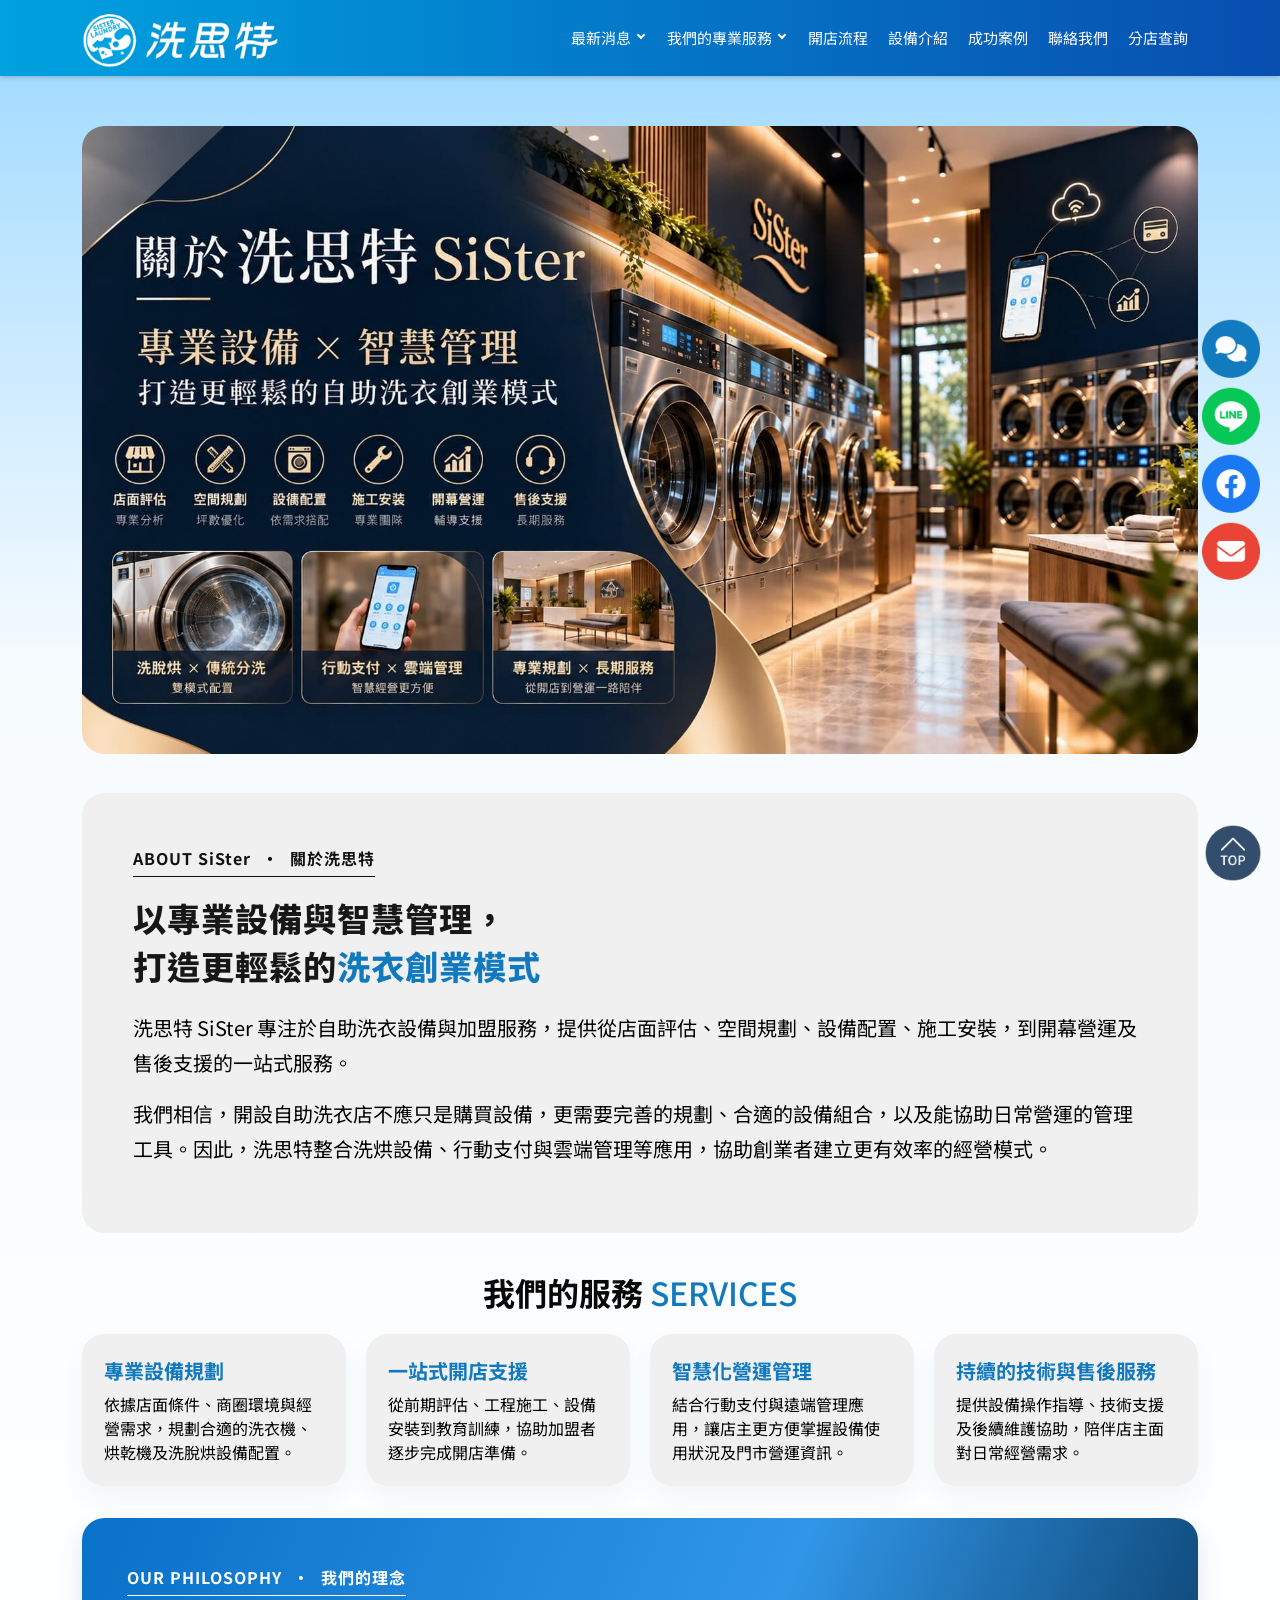
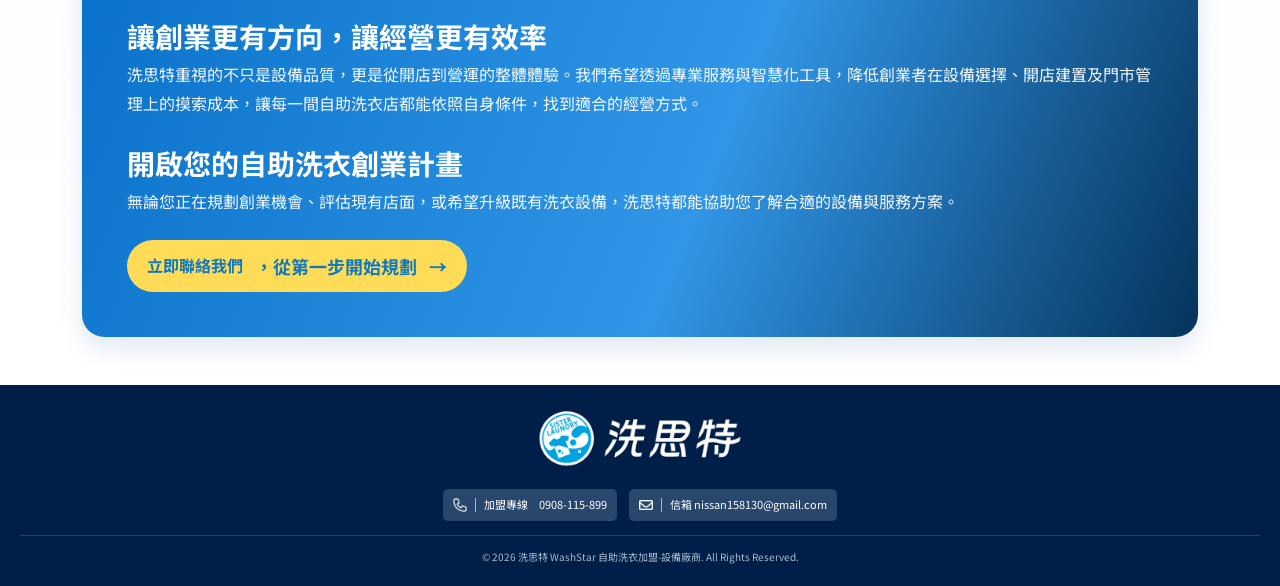
==== commit bf705adc: "內頁提交前修改" ====
--- a/about_1.html
+++ b/about_1.html
@@ -12,7 +12,7 @@
   <link rel="stylesheet" href="./style/swiper-bundle.css" />
   <!-- <link rel="stylesheet" href="./style/simplemenu.min.css"> -->
   <link rel="stylesheet" href="./style/animate.min.css" />
-  <link rel="stylesheet" href="./style/style.css?v=0428" />
+  <link rel="stylesheet" href="./style/style.css?v=1110" />
   <link rel="shortcut icon" href="./images/ico.ico" type="image/x-icon">
 </head>
 
--- a/style/style.css
+++ b/style/style.css
@@ -1,4 +1,3 @@
-@charset "UTF-8";
 @import url("https://fonts.googleapis.com/css2?family=Lugrasimo&family=Noto+Sans+TC:wght@100..900&display=swap");
 body,
 html {
@@ -36,7 +35,16 @@
   flex-direction: column;
   gap: 10px;
   z-index: 1050;
-  /* 高於大多數 bootstrap 元件 */
+}
+@media (max-width: 991px) {
+  .social-fixed-menu {
+    right: 10px;
+  }
+}
+@media (max-width: 480px) {
+  .social-fixed-menu {
+    right: 6px;
+  }
 }
 
 .social-btn {
@@ -137,7 +145,6 @@
 #navbarTogglerDemo01 .dropdown-menu {
   border: none;
   display: none;
-  box-shadow: 0 3px 6px rgba(0, 0, 0, 0.2);
 }
 @media (min-width: 992px) {
   #navbarTogglerDemo01 .dropdown-menu {
@@ -145,6 +152,7 @@
     transform: translateX(-50%);
     left: 50%;
     border-radius: 24px;
+    box-shadow: 0 3px 6px rgba(0, 0, 0, 0.2);
   }
 }
 #navbarTogglerDemo01 .dropdown-menu::before {
@@ -955,6 +963,12 @@
     gap: 6px;
   }
 }
+@media (max-width: 375px) {
+  #section-tabs {
+    padding: 4px;
+    gap: 3px;
+  }
+}
 #section-tabs .nav-item:focus-visible {
   outline: none;
 }
@@ -971,6 +985,13 @@
   #section-tabs a {
     letter-spacing: 0;
     font-size: 14px;
+  }
+}
+@media (max-width: 375px) {
+  #section-tabs .nav-link,
+  #section-tabs a {
+    padding: 4px 6px;
+    font-size: 13px;
   }
 }
 #section-tabs .nav-link.active,
@@ -1252,6 +1273,11 @@
   width: 100%;
   border-radius: clamp(10px, 1.75vw, 32px);
 }
+@media (max-width: 575px) {
+  .inbanner {
+    border-radius: 0;
+  }
+}
 .inbanner__image {
   display: block;
   width: 100%;
@@ -1317,15 +1343,17 @@
 }
 @media (max-width: 991px) {
   .services__grid {
+    justify-content: space-between;
     gap: 10px;
   }
 }
 .services__grid .service-card {
-  width: calc(25% - 14px);
+  width: calc(25% - 15px);
 }
 @media (max-width: 991px) {
   .services__grid .service-card {
     width: calc(50% - 14px);
+    flex-grow: 1;
   }
 }
 @media (max-width: 425px) {
@@ -1954,21 +1982,20 @@
 }
 .region__title small {
   color: #333;
-  font-size: 12px;
+  font-size: 16px;
   font-weight: 400;
 }
 .region__stores {
   display: grid;
-  gap: 5px;
+  gap: 6px;
 }
 
 .store-card {
   display: grid;
-  grid-template-columns: 130px minmax(0, 1fr) 96px;
-  align-items: center;
-  min-height: 74px;
-  padding: 9px 12px;
-  border-radius: 13px;
+  grid-template-columns: 180px minmax(0, 1fr) 96px;
+  align-items: center;
+  padding: clamp(12px, 1.25vw, 16px) clamp(16px, 1.5vw, 24px);
+  border-radius: 16px;
   background: #eeeeee;
 }
 @media (max-width: 600px) {
@@ -1982,7 +2009,7 @@
   flex-direction: column;
   justify-content: center;
   align-items: flex-start;
-  gap: 5px;
+  gap: 6px;
   padding: 0 12px 0 2px;
   border-right: 1px solid #dedede;
 }
@@ -1996,7 +2023,7 @@
 .store-card__name h3 {
   margin: 0;
   color: #111;
-  font-size: 14px;
+  font-size: clamp(18px, 1.5vw, 20px);
   font-weight: 700;
   line-height: 1.45;
 }
@@ -2015,23 +2042,23 @@
 .store-card__line {
   display: flex;
   align-items: center;
-  gap: 5px;
+  gap: 6px;
   min-width: 0;
   margin: 0;
   color: #171717;
-  font-size: 11px;
+  font-size: 16px;
   line-height: 1.6;
 }
 .store-card__icon {
   display: inline-flex;
-  flex: 0 0 13px;
-  width: 13px;
-  height: 15px;
+  flex: 0 0 16px;
+  width: 16px;
+  height: 16px;
   color: #1179BE;
 }
 .store-card__icon svg {
-  width: 13px;
-  height: 13px;
+  width: 16px;
+  height: 16px;
   fill: none;
   stroke: currentColor;
   stroke-width: 1.8;
@@ -2059,9 +2086,9 @@
   min-height: 20px;
   padding: 2px 8px;
   border-radius: 20px;
-  color: #222;
+  color: #000;
   background: #fff;
-  font-size: 10px;
+  font-size: 14px;
   font-weight: 600;
   white-space: nowrap;
   position: relative;
@@ -2082,13 +2109,11 @@
   justify-content: center;
   justify-self: end;
   gap: 4px;
-  min-width: 82px;
-  min-height: 34px;
-  padding: 6px 9px;
+  padding: 4px 14px;
   border-radius: 999px;
   color: #fff;
   background: #006493;
-  font-size: 11px;
+  font-size: 15px;
   font-weight: 600;
   text-decoration: none;
   white-space: nowrap;
@@ -2100,12 +2125,12 @@
 }
 .map-button__icon {
   display: inline-flex;
-  width: 13px;
-  height: 13px;
+  width: 16px;
+  height: 16px;
 }
 .map-button__icon svg {
-  width: 13px;
-  height: 13px;
+  width: 16px;
+  height: 16px;
   fill: none;
   stroke: currentColor;
   stroke-width: 1.8;
@@ -2118,4 +2143,288 @@
   padding: 24px;
   color: #333;
   text-align: center;
+}
+
+.contact-card {
+  width: min(1200px, 100%);
+  min-height: 910px;
+  padding: 52px 59px 56px;
+  border: 1px solid #dedede;
+  border-radius: 30px;
+  background: #fff;
+  box-shadow: 0 3px 18px rgba(0, 0, 0, 0.08);
+}
+
+.contact-header {
+  padding-bottom: 17px;
+  border-bottom: 1px solid #e5e5e5;
+}
+.contact-header h1 {
+  margin: 0 0 22px;
+  text-align: center;
+  font-size: clamp(27px, 3vw, 38px);
+  line-height: 1.35;
+  font-weight: 800;
+  letter-spacing: 0.02em;
+}
+.contact-header h1 span {
+  color: #1179BE;
+  font-weight: 500;
+  white-space: nowrap;
+}
+
+.contact-intro {
+  display: flex;
+  align-items: center;
+  justify-content: space-between;
+  gap: 20px;
+  padding-bottom: 17px;
+  border-bottom: 1px solid #e5e5e5;
+}
+.contact-intro__text p {
+  margin: 0;
+  font-size: 16px;
+  line-height: 1.9;
+  letter-spacing: 0.01em;
+}
+.contact-intro__text a {
+  color: #0099df;
+  text-decoration: none;
+}
+.contact-intro__text a:hover {
+  text-decoration: underline;
+}
+
+.required-note {
+  flex: 0 0 auto;
+  margin: 0;
+  padding: 7px 20px;
+  border-radius: 30px;
+  color: #c71919;
+  background: #ffdddd;
+  font-size: 14px;
+  letter-spacing: 0.03em;
+}
+.required-note span {
+  margin-right: 4px;
+}
+
+.contact-form {
+  width: 100%;
+  max-width: 930px;
+  margin: 25px 0 0 auto;
+}
+
+.form-row {
+  display: grid;
+  grid-template-columns: 165px minmax(0, 1fr);
+  align-items: center;
+  gap: 0;
+  margin-bottom: 19px;
+}
+.form-row > label {
+  padding-right: 16px;
+  text-align: right;
+  white-space: nowrap;
+  font-size: 16px;
+  font-weight: 700;
+}
+.form-row > label span {
+  color: #d71920;
+}
+.form-row input,
+.form-row select,
+.form-row textarea {
+  width: 100%;
+  min-width: 0;
+  border: 0;
+  outline: 0;
+  color: #222;
+  background: #ededed;
+  font: inherit;
+  font-size: 16px;
+}
+.form-row input::-moz-placeholder, .form-row select::-moz-placeholder, .form-row textarea::-moz-placeholder {
+  color: #333;
+  opacity: 1;
+}
+.form-row input::placeholder,
+.form-row select::placeholder,
+.form-row textarea::placeholder {
+  color: #333;
+  opacity: 1;
+}
+.form-row input,
+.form-row select {
+  height: 41px;
+  padding: 0 14px;
+  border-radius: 30px;
+}
+.form-row select {
+  -webkit-appearance: none;
+     -moz-appearance: none;
+          appearance: none;
+  cursor: pointer;
+}
+
+.select-wrap {
+  position: relative;
+}
+.select-wrap::after {
+  position: absolute;
+  top: 50%;
+  right: 13px;
+  width: 7px;
+  height: 7px;
+  border-right: 1.5px solid #65717c;
+  border-bottom: 1.5px solid #65717c;
+  content: "";
+  transform: translateY(-70%) rotate(45deg);
+  pointer-events: none;
+}
+
+.form-row--message {
+  align-items: start;
+  margin-top: 1px;
+  margin-bottom: 23px;
+}
+.form-row--message > label {
+  padding-top: 12px;
+}
+.form-row--message textarea {
+  min-height: 120px;
+  padding: 14px;
+  border-radius: 38px;
+  line-height: 1.65;
+  resize: vertical;
+}
+
+.form-row--captcha {
+  grid-template-columns: 165px 160px 136px auto;
+  -moz-column-gap: 10px;
+       column-gap: 10px;
+  margin-bottom: 31px;
+}
+.form-row--captcha > label {
+  padding-right: 16px;
+}
+.form-row--captcha input {
+  height: 42px;
+}
+
+.captcha-code {
+  height: 41px;
+  display: flex;
+  align-items: center;
+  justify-content: center;
+  border-radius: 30px;
+  color: #080808;
+  background: #e9edff;
+  font-size: 17px;
+  font-weight: 800;
+  font-style: italic;
+  letter-spacing: 0.18em;
+}
+
+.captcha-refresh {
+  color: #0077c8;
+  font-size: 12px;
+  text-decoration: none;
+  white-space: nowrap;
+}
+.captcha-refresh:hover {
+  text-decoration: underline;
+}
+.captcha-refresh span {
+  margin-left: 2px;
+}
+
+.form-actions {
+  padding-left: 105px;
+}
+.form-actions button {
+  min-width: 171px;
+  height: 48px;
+  padding: 0 22px;
+  display: inline-flex;
+  align-items: center;
+  justify-content: center;
+  gap: 15px;
+  border: 0;
+  border-radius: 14px;
+  color: #fff;
+  background: linear-gradient(105deg, #084EB0, #00a7df);
+  font-family: inherit;
+  font-size: 14px;
+  font-weight: 700;
+  cursor: pointer;
+  transition: filter 0.2s ease, transform 0.2s ease;
+}
+.form-actions button:hover {
+  filter: brightness(1.06);
+  transform: translateY(-1px);
+}
+.form-actions button span {
+  font-size: 22px;
+  line-height: 1;
+  font-weight: 400;
+}
+
+@media (max-width: 900px) {
+  .contact-form {
+    max-width: 100%;
+  }
+  .contact-intro {
+    align-items: flex-start;
+  }
+}
+@media (max-width: 600px) {
+  .contact-intro {
+    flex-direction: column;
+    gap: 12px;
+  }
+  .contact-intro__text p {
+    font-size: 14px;
+  }
+  .required-note {
+    align-self: flex-end;
+    font-size: 12px;
+  }
+  .contact-form {
+    margin-top: 22px;
+  }
+  .form-row,
+  .form-row--captcha {
+    grid-template-columns: 1fr;
+    gap: 8px;
+    margin-bottom: 17px;
+  }
+  .form-row > label,
+  .form-row--captcha > label {
+    padding: 0;
+    text-align: left;
+  }
+  .form-row--message textarea {
+    min-height: 130px;
+    border-radius: 22px;
+  }
+  .form-row--captcha {
+    grid-template-columns: minmax(0, 1fr) 108px;
+    -moz-column-gap: 9px;
+         column-gap: 9px;
+  }
+  .form-row--captcha > label {
+    grid-column: 1/-1;
+  }
+  .form-row--captcha .captcha-refresh {
+    grid-column: 1/-1;
+  }
+  .form-actions {
+    padding-left: 0;
+    text-align: center;
+  }
+  .form-actions button {
+    width: 100%;
+    max-width: 240px;
+  }
 }/*# sourceMappingURL=style.css.map */
